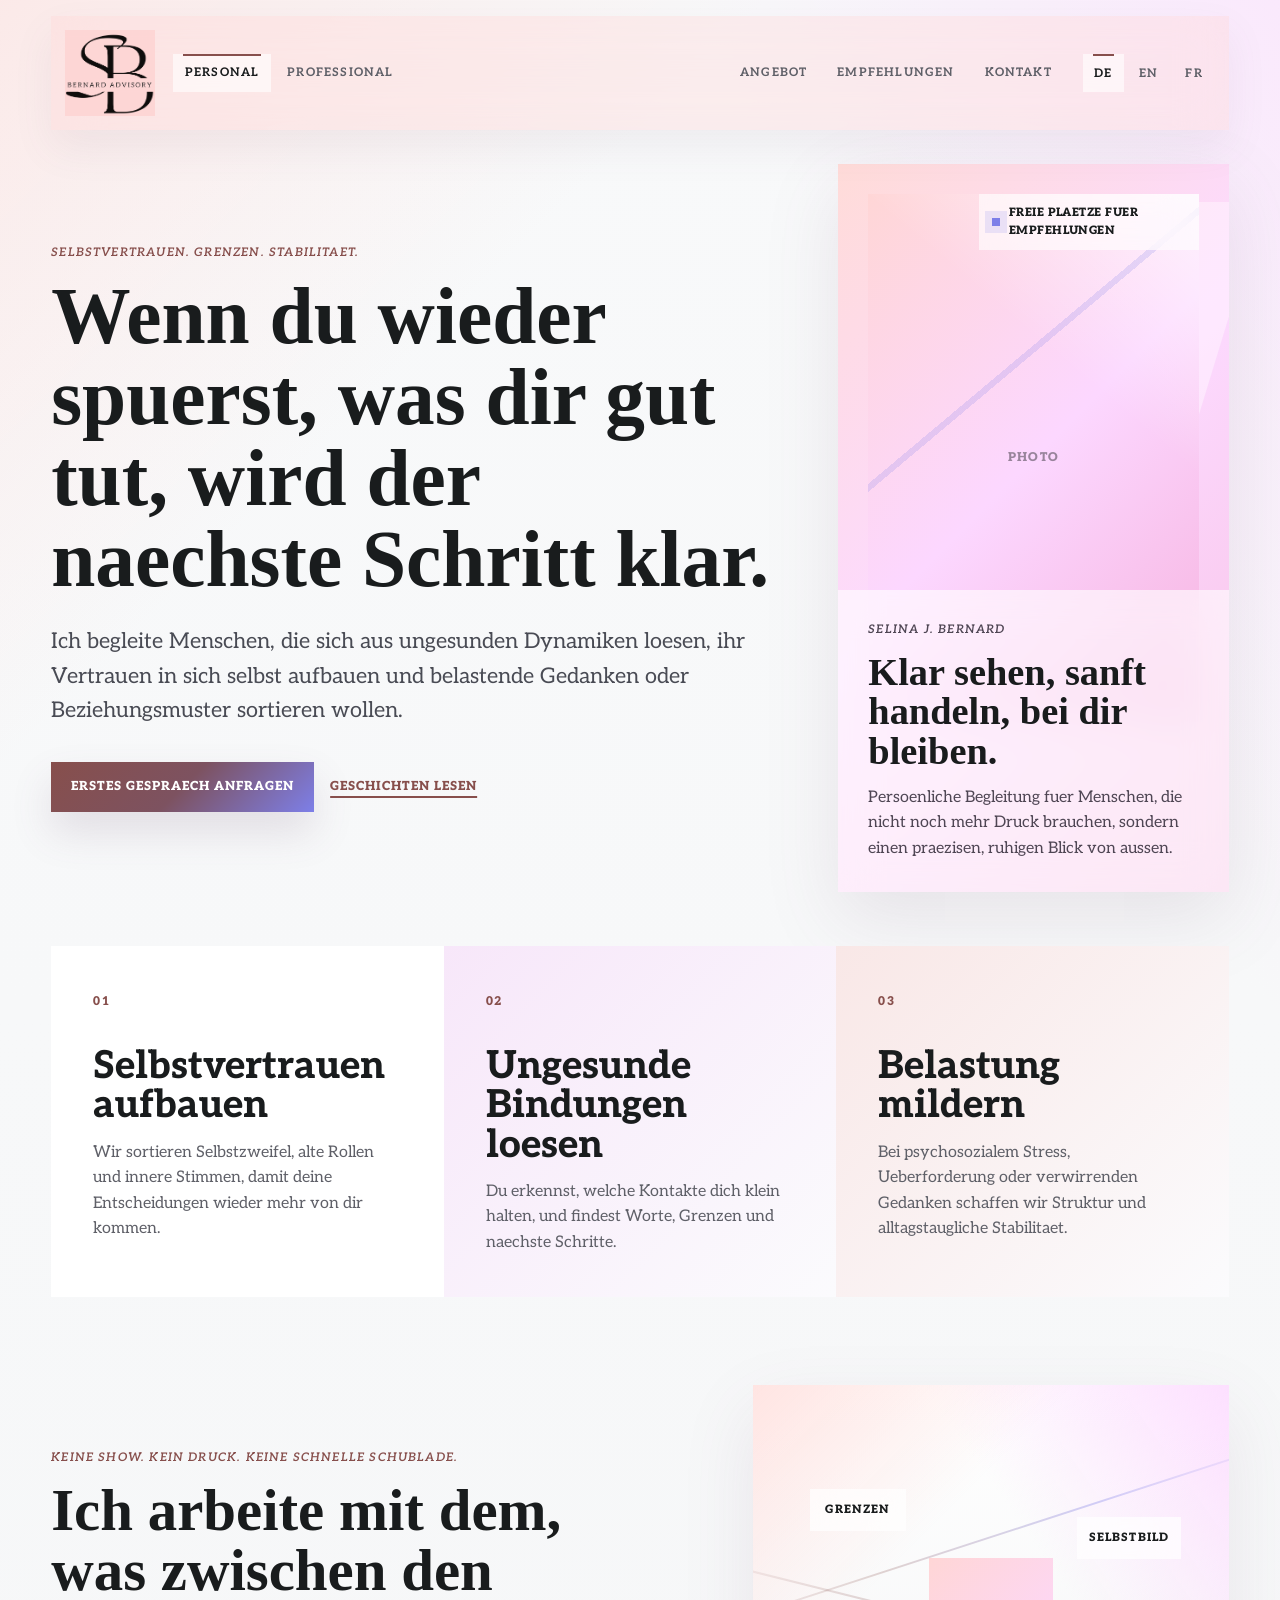
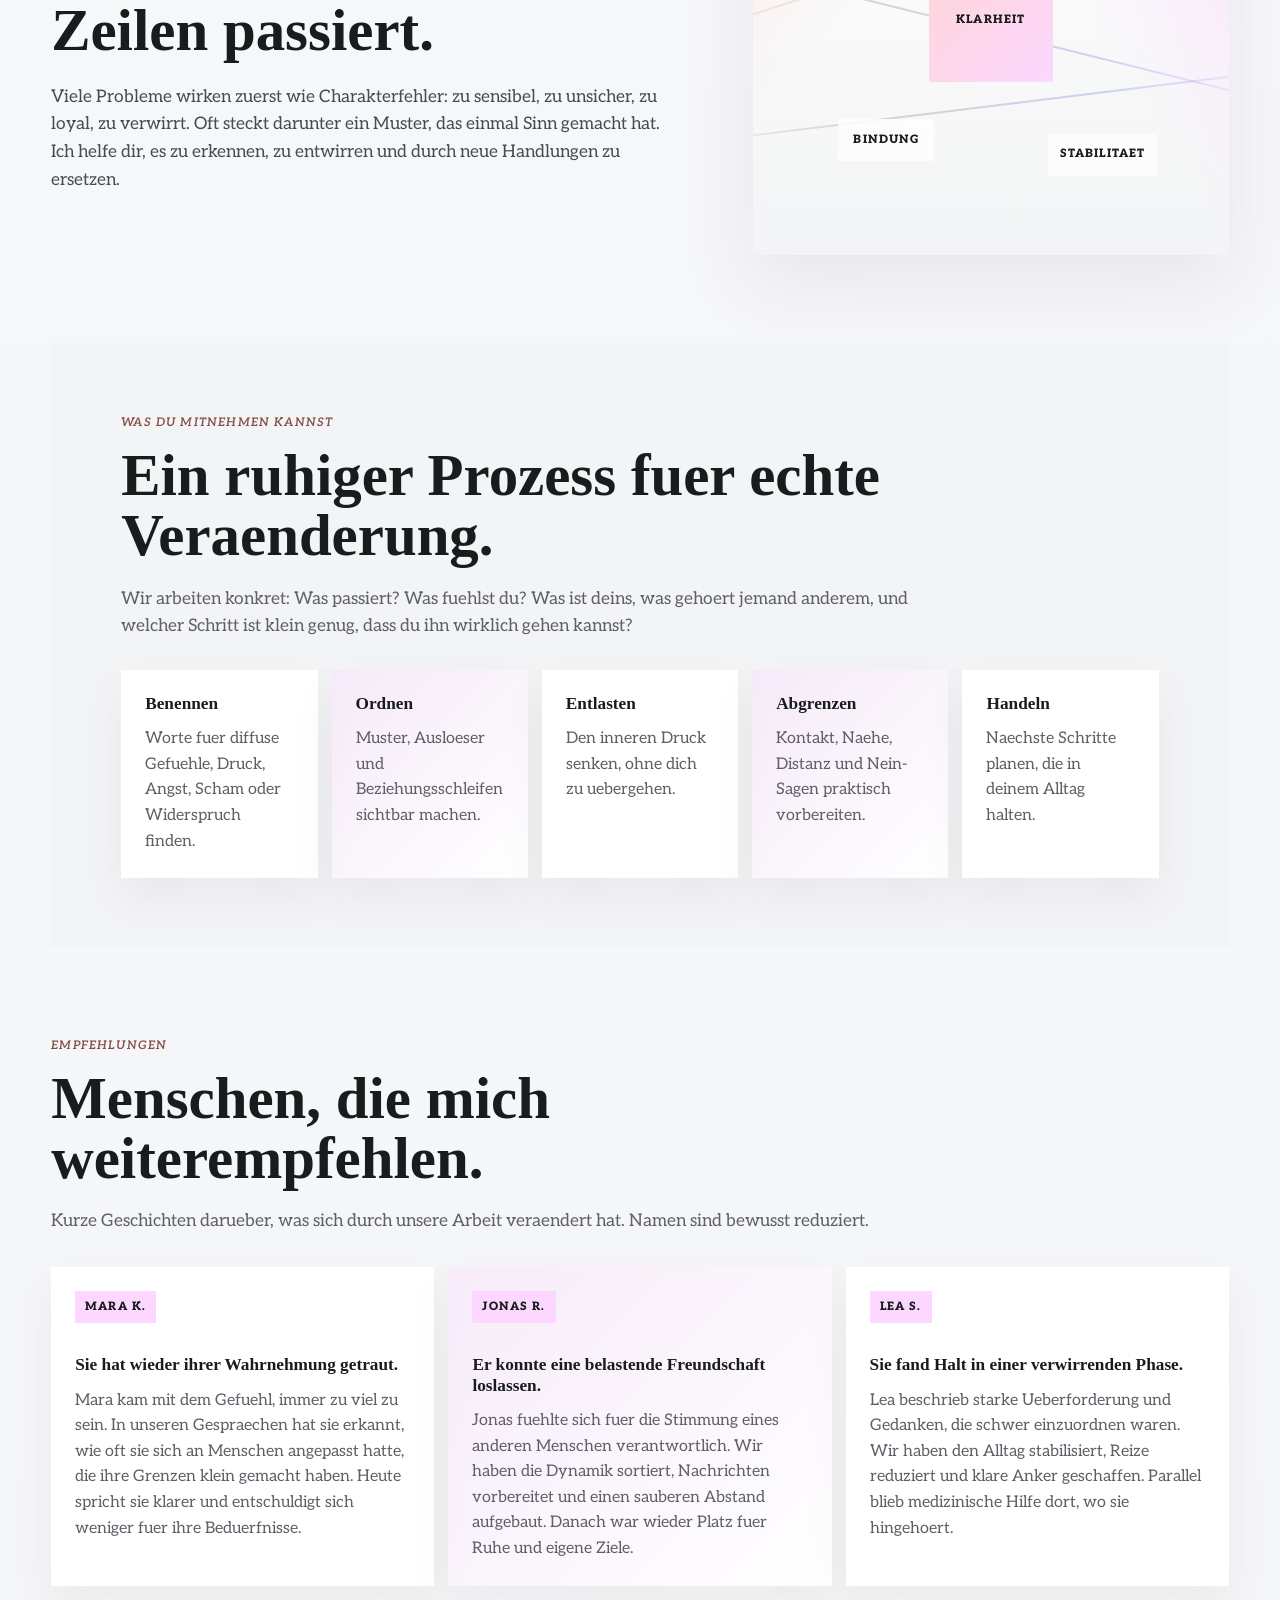
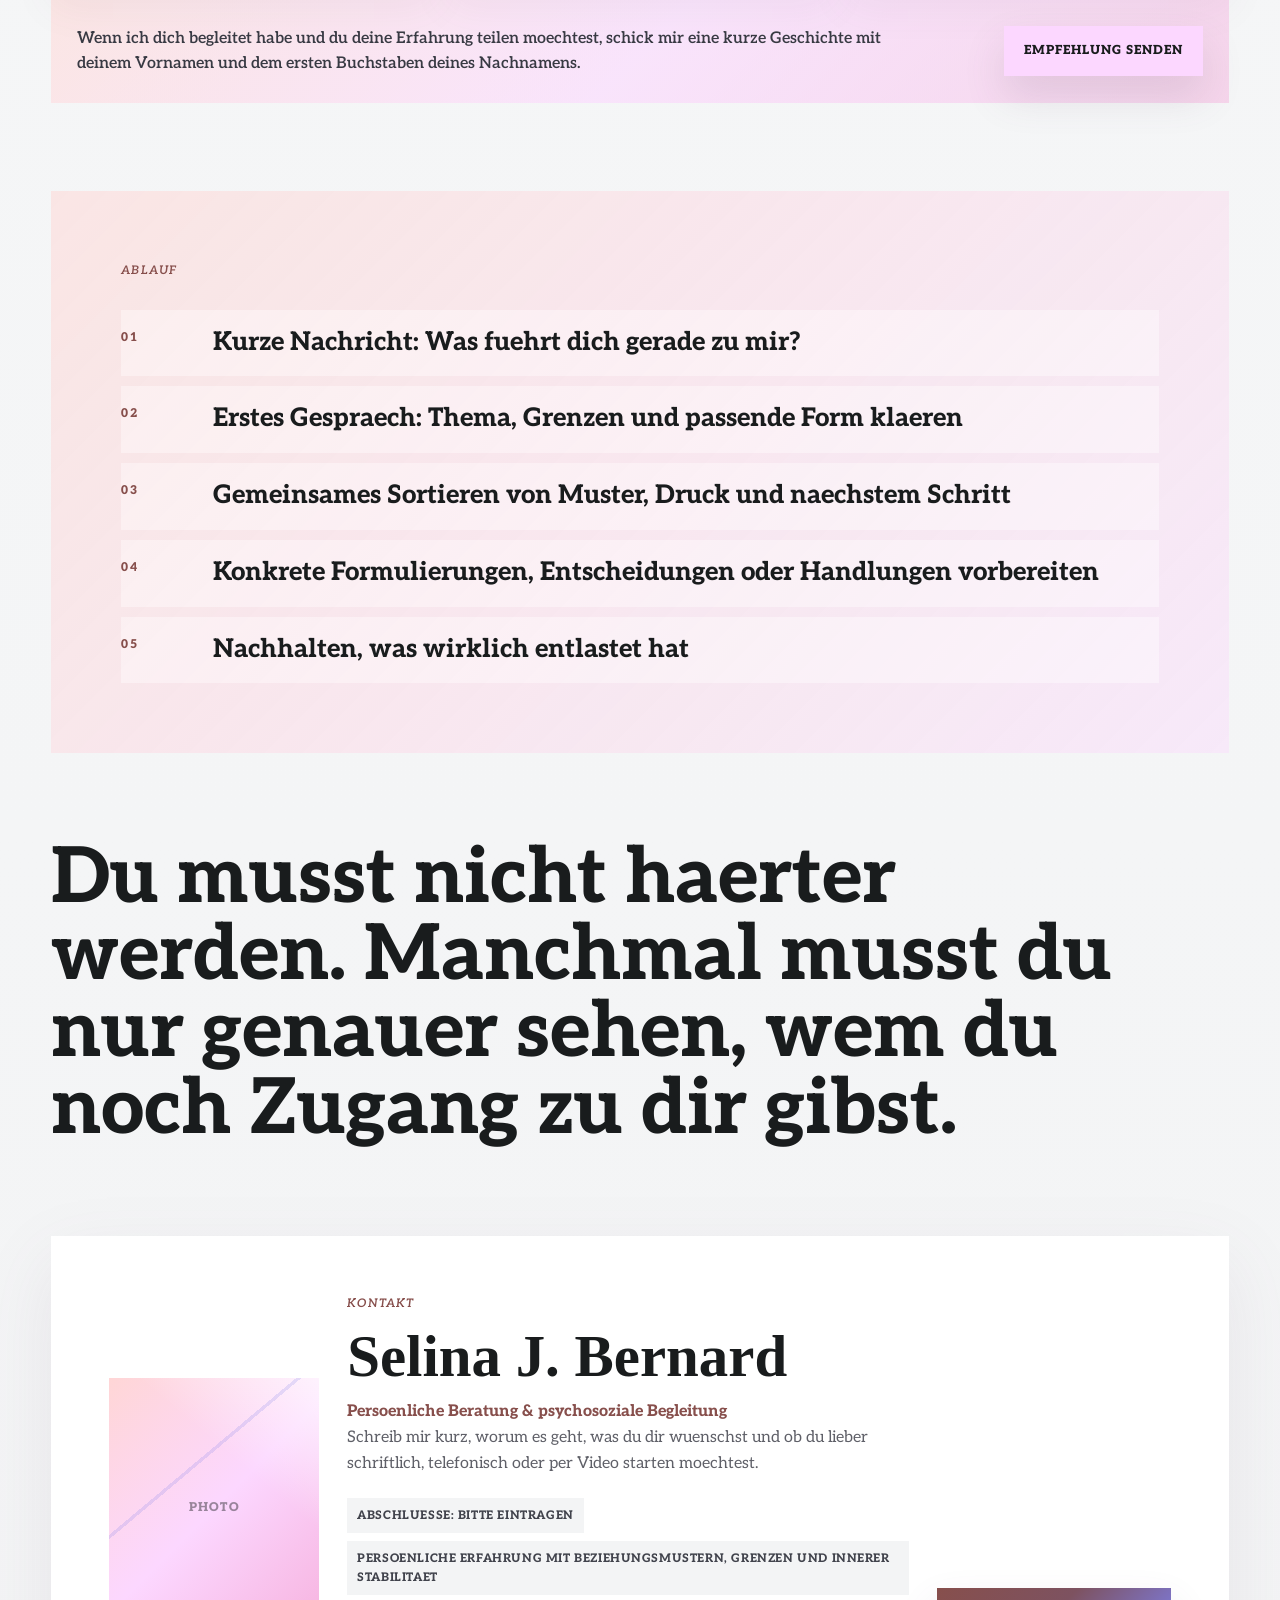
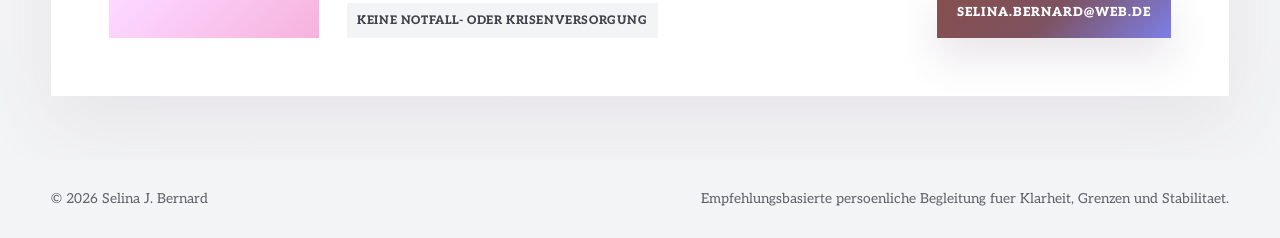
==== personal.html @ 29973a80 "Add Bernard Advisory website" ====
<!doctype html>
<html lang="de">
<head>
  <meta charset="utf-8" />
  <meta name="viewport" content="width=device-width, initial-scale=1" />
  <title>Selina J. Bernard - Empfehlungen, Klarheit & persoenliche Begleitung</title>
  <meta name="description" content="Persoenliche Beratung fuer Selbstvertrauen, Beziehungsklarheit, innere Stabilitaet und psychosoziale Entlastung." />
  <link rel="preconnect" href="https://fonts.googleapis.com" />
  <link rel="preconnect" href="https://fonts.gstatic.com" crossorigin />
  <link href="https://fonts.googleapis.com/css2?family=Aleo:ital,wght@0,400;0,600;0,700;1,400;1,600&display=swap" rel="stylesheet" />
  <link rel="stylesheet" href="personal_styles.css?v=5" />
</head>
<body>
  <div class="scroll-progress" aria-hidden="true"></div>

  <header class="site-header">
    <a class="brand" href="#top" aria-label="Selina J. Bernard Home">
      <img class="brand-logo" src="assets/bernard-advisory-logo.png" alt="Bernard Advisory" />
    </a>
    <nav class="domain-nav" aria-label="Beratungsbereiche">
      <a class="active" href="personal.html" aria-current="page">Personal</a>
      <a href="professional.html">Professional</a>
    </nav>
    <nav class="site-nav" aria-label="Hauptnavigation">
      <a href="#work" data-i18n="navWork">Angebot</a>
      <a href="#recommendations" data-i18n="navRecommendations">Empfehlungen</a>
      <a href="#contact" data-i18n="navContact">Kontakt</a>
    </nav>
    <nav class="lang-switch" aria-label="Language selection">
      <button class="active" data-lang="de">DE</button>
      <button data-lang="en">EN</button>
      <button data-lang="fr">FR</button>
    </nav>
  </header>

  <main id="top">
    <section class="hero reveal">
      <div class="hero-copy">
        <p class="eyebrow" data-i18n="eyebrow">Selbstvertrauen. Grenzen. Stabilitaet.</p>
        <h1 data-i18n="heroTitle">Wenn du wieder spuerst, was dir gut tut, wird der naechste Schritt klar.</h1>
        <p class="hero-text" data-i18n="heroText">Ich begleite Menschen, die sich aus ungesunden Dynamiken loesen, ihr Vertrauen in sich selbst aufbauen und belastende Gedanken oder Beziehungsmuster sortieren wollen.</p>
        <div class="hero-actions">
          <a class="button" href="mailto:selina.bernard@web.de" data-i18n="cta">Erstes Gespraech anfragen</a>
          <a class="text-link" href="#recommendations" data-i18n="seeStories">Geschichten lesen</a>
        </div>
      </div>

      <aside class="profile-panel" aria-label="Profil Selina J. Bernard">
        <div class="portrait-wrap">
          <div class="portrait" role="img" aria-label="Portraitplatz fuer Selina J. Bernard"></div>
          <span class="status-dot" data-i18n="availability">Freie Plaetze fuer Empfehlungen</span>
        </div>
        <div class="profile-copy">
          <p class="section-kicker" data-i18n="profileKicker">Selina J. Bernard</p>
          <h2 data-i18n="profileTitle">Klar sehen, sanft handeln, bei dir bleiben.</h2>
          <p data-i18n="profileText">Persoenliche Begleitung fuer Menschen, die nicht noch mehr Druck brauchen, sondern einen praezisen, ruhigen Blick von aussen.</p>
        </div>
      </aside>
    </section>

    <section id="work" class="load-strip reveal" aria-label="Angebot">
      <article>
        <span>01</span>
        <strong data-i18n="load1Title">Selbstvertrauen aufbauen</strong>
        <p data-i18n="load1Text">Wir sortieren Selbstzweifel, alte Rollen und innere Stimmen, damit deine Entscheidungen wieder mehr von dir kommen.</p>
      </article>
      <article>
        <span>02</span>
        <strong data-i18n="load2Title">Ungesunde Bindungen loesen</strong>
        <p data-i18n="load2Text">Du erkennst, welche Kontakte dich klein halten, und findest Worte, Grenzen und naechste Schritte.</p>
      </article>
      <article>
        <span>03</span>
        <strong data-i18n="load3Title">Belastung mildern</strong>
        <p data-i18n="load3Text">Bei psychosozialem Stress, Ueberforderung oder verwirrenden Gedanken schaffen wir Struktur und alltagstaugliche Stabilitaet.</p>
      </article>
    </section>

    <section class="diagnostic reveal">
      <div class="diagnostic-copy">
        <p class="section-kicker" data-i18n="notTherapy">Keine Show. Kein Druck. Keine schnelle Schublade.</p>
        <h2 data-i18n="introTitle">Ich arbeite mit dem, was zwischen den Zeilen passiert.</h2>
        <p data-i18n="introText">Viele Probleme wirken zuerst wie Charakterfehler: zu sensibel, zu unsicher, zu loyal, zu verwirrt. Oft steckt darunter ein Muster, das einmal Sinn gemacht hat. Ich helfe dir, es zu erkennen, zu entwirren und durch neue Handlungen zu ersetzen.</p>
      </div>
      <div class="prism-map" aria-hidden="true">
        <span class="ray ray-one"></span>
        <span class="ray ray-two"></span>
        <span class="ray ray-three"></span>
        <span class="pulse p1" data-i18n="map1">Grenzen</span>
        <span class="pulse p2" data-i18n="map2">Selbstbild</span>
        <span class="pulse p3" data-i18n="map3">Bindung</span>
        <span class="pulse p4" data-i18n="map4">Stabilitaet</span>
        <span class="map-core" data-i18n="mapCore">Klarheit</span>
      </div>
    </section>

    <section class="panel reveal">
      <p class="section-kicker" data-i18n="howKicker">Was du mitnehmen kannst</p>
      <h2 data-i18n="howTitle">Ein ruhiger Prozess fuer echte Veraenderung.</h2>
      <p class="wide" data-i18n="howText">Wir arbeiten konkret: Was passiert? Was fuehlst du? Was ist deins, was gehoert jemand anderem, und welcher Schritt ist klein genug, dass du ihn wirklich gehen kannst?</p>
      <div class="cards five">
        <article><h3 data-i18n="d1Title">Benennen</h3><p data-i18n="d1Text">Worte fuer diffuse Gefuehle, Druck, Angst, Scham oder Widerspruch finden.</p></article>
        <article><h3 data-i18n="d2Title">Ordnen</h3><p data-i18n="d2Text">Muster, Ausloeser und Beziehungsschleifen sichtbar machen.</p></article>
        <article><h3 data-i18n="d3Title">Entlasten</h3><p data-i18n="d3Text">Den inneren Druck senken, ohne dich zu uebergehen.</p></article>
        <article><h3 data-i18n="d4Title">Abgrenzen</h3><p data-i18n="d4Text">Kontakt, Naehe, Distanz und Nein-Sagen praktisch vorbereiten.</p></article>
        <article><h3 data-i18n="d5Title">Handeln</h3><p data-i18n="d5Text">Naechste Schritte planen, die in deinem Alltag halten.</p></article>
      </div>
    </section>

    <section id="recommendations" class="recommendations reveal">
      <div class="section-heading">
        <p class="section-kicker" data-i18n="storiesKicker">Empfehlungen</p>
        <h2 data-i18n="storiesTitle">Menschen, die mich weiterempfehlen.</h2>
        <p data-i18n="storiesText">Kurze Geschichten darueber, was sich durch unsere Arbeit veraendert hat. Namen sind bewusst reduziert.</p>
      </div>
      <div class="story-grid">
        <article>
          <span class="story-name">Mara K.</span>
          <h3 data-i18n="s1Title">Sie hat wieder ihrer Wahrnehmung getraut.</h3>
          <p data-i18n="s1Text">Mara kam mit dem Gefuehl, immer zu viel zu sein. In unseren Gespraechen hat sie erkannt, wie oft sie sich an Menschen angepasst hatte, die ihre Grenzen klein gemacht haben. Heute spricht sie klarer und entschuldigt sich weniger fuer ihre Beduerfnisse.</p>
        </article>
        <article>
          <span class="story-name">Jonas R.</span>
          <h3 data-i18n="s2Title">Er konnte eine belastende Freundschaft loslassen.</h3>
          <p data-i18n="s2Text">Jonas fuehlte sich fuer die Stimmung eines anderen Menschen verantwortlich. Wir haben die Dynamik sortiert, Nachrichten vorbereitet und einen sauberen Abstand aufgebaut. Danach war wieder Platz fuer Ruhe und eigene Ziele.</p>
        </article>
        <article>
          <span class="story-name">Lea S.</span>
          <h3 data-i18n="s3Title">Sie fand Halt in einer verwirrenden Phase.</h3>
          <p data-i18n="s3Text">Lea beschrieb starke Ueberforderung und Gedanken, die schwer einzuordnen waren. Wir haben den Alltag stabilisiert, Reize reduziert und klare Anker geschaffen. Parallel blieb medizinische Hilfe dort, wo sie hingehoert.</p>
        </article>
      </div>
      <div class="invite">
        <p data-i18n="inviteText">Wenn ich dich begleitet habe und du deine Erfahrung teilen moechtest, schick mir eine kurze Geschichte mit deinem Vornamen und dem ersten Buchstaben deines Nachnamens.</p>
        <a class="button secondary" href="mailto:selina.bernard@web.de?subject=Meine%20Empfehlung%20fuer%20Selina" data-i18n="inviteCta">Empfehlung senden</a>
      </div>
    </section>

    <section class="method panel reveal">
      <p class="section-kicker" data-i18n="methodKicker">Ablauf</p>
      <ol>
        <li><span>01</span><strong data-i18n="m1">Kurze Nachricht: Was fuehrt dich gerade zu mir?</strong></li>
        <li><span>02</span><strong data-i18n="m2">Erstes Gespraech: Thema, Grenzen und passende Form klaeren</strong></li>
        <li><span>03</span><strong data-i18n="m3">Gemeinsames Sortieren von Muster, Druck und naechstem Schritt</strong></li>
        <li><span>04</span><strong data-i18n="m4">Konkrete Formulierungen, Entscheidungen oder Handlungen vorbereiten</strong></li>
        <li><span>05</span><strong data-i18n="m5">Nachhalten, was wirklich entlastet hat</strong></li>
      </ol>
    </section>

    <section class="quote reveal">
      <blockquote data-i18n="quote">Du musst nicht haerter werden. Manchmal musst du nur genauer sehen, wem du noch Zugang zu dir gibst.</blockquote>
    </section>

    <section id="contact" class="contact-card reveal">
      <div class="contact-portrait" role="img" aria-label="Portraitplatz fuer Selina J. Bernard"></div>
      <div class="contact-copy">
        <p class="section-kicker" data-i18n="contactKicker">Kontakt</p>
        <h2>Selina J. Bernard</h2>
        <p class="contact-title" data-i18n="contactTitle">Persoenliche Beratung & psychosoziale Begleitung</p>
        <p data-i18n="contactText">Schreib mir kurz, worum es geht, was du dir wuenschst und ob du lieber schriftlich, telefonisch oder per Video starten moechtest.</p>
        <div class="credentials" aria-label="Qualifikation und Erfahrung">
          <span data-i18n="cred1">Abschluesse: bitte eintragen</span>
          <span data-i18n="cred2">Persoenliche Erfahrung mit Beziehungsmustern, Grenzen und innerer Stabilitaet</span>
          <span data-i18n="cred3">Keine Notfall- oder Krisenversorgung</span>
        </div>
      </div>
      <a class="button" href="mailto:selina.bernard@web.de">selina.bernard@web.de</a>
    </section>
  </main>

  <footer>
    <span>© <span id="year"></span> Selina J. Bernard</span>
    <span data-i18n="footer">Empfehlungsbasierte persoenliche Begleitung fuer Klarheit, Grenzen und Stabilitaet.</span>
  </footer>

  <script src="personal_script.js"></script>
</body>
</html>
---- personal_styles.css ----
:root {
  --rose-water: #ffd6d6;
  --font-heading: "Bodoni 72", "Bodoni 72 Display", Didot, "Bodoni MT", Georgia, serif;
  --font-body: Aleo, Georgia, serif;
  --surface: #f8f9fa;
  --surface-low: #f3f4f5;
  --surface-lowest: #ffffff;
  --surface-bright: #fbfbfd;
  --surface-variant: #efe5f0;
  --on-surface: #191c1d;
  --muted: #5f6068;
  --primary: #874f4c;
  --primary-fixed: var(--rose-water);
  --secondary: #725477;
  --secondary-fixed: #fcd7ff;
  --secondary-fixed-dim: #e8bce9;
  --tertiary: #7d5260;
  --tertiary-fixed-dim: #f6b2de;
  --accent-cool: #7d7fe8;
  --glow: rgba(114, 84, 119, .16);
}

* { box-sizing: border-box; }

html { scroll-behavior: smooth; }

body {
  margin: 0;
  font-family: var(--font-body);
  background:
    linear-gradient(135deg, rgba(255, 218, 215, .5), transparent 34rem),
    linear-gradient(240deg, rgba(252, 215, 255, .48), transparent 32rem),
    linear-gradient(180deg, var(--surface), var(--surface-low));
  color: var(--on-surface);
  line-height: 1.6;
}

.scroll-progress {
  position: fixed;
  top: 0;
  left: 0;
  width: 0;
  height: 3px;
  z-index: 100;
  background: linear-gradient(90deg, var(--primary-fixed), var(--secondary-fixed), var(--tertiary-fixed-dim));
}

.site-header {
  position: sticky;
  top: 0;
  z-index: 20;
  display: grid;
  grid-template-columns: clamp(82px, 7vw, 98px) minmax(204px, auto) 1fr 132px;
  gap: 18px;
  align-items: center;
  margin: 16px clamp(16px, 4vw, 56px) 0;
  padding: 12px 14px;
  background: rgba(255, 214, 214, .36);
  backdrop-filter: blur(24px);
  box-shadow: 0 18px 40px rgba(114, 84, 119, .08);
}

.brand {
  display: flex;
  align-items: center;
  justify-content: flex-start;
  align-self: stretch;
  justify-self: start;
  width: clamp(82px, 7vw, 98px);
  min-height: clamp(82px, 7vw, 98px);
  text-decoration: none;
}

.brand-logo {
  display: block;
  width: 100%;
  height: 100%;
  max-width: 100%;
  max-height: 100%;
  object-fit: contain;
}

.site-nav,
.domain-nav,
.lang-switch {
  display: flex;
  gap: 4px;
}

.domain-nav {
  min-width: 204px;
}

.lang-switch {
  justify-content: end;
}

.site-nav a,
.domain-nav a,
.lang-switch button {
  position: relative;
  min-height: 38px;
  display: inline-flex;
  align-items: center;
  justify-content: center;
  background: transparent;
  color: var(--muted);
  font-family: var(--font-body);
  font-size: .74rem;
  font-weight: 700;
  letter-spacing: .1em;
  text-decoration: none;
  text-transform: uppercase;
}

.site-nav {
  justify-self: end;
  width: min(100%, 360px);
  justify-content: end;
}

.site-nav a {
  padding: 0 13px;
}

.domain-nav a {
  padding: 0 12px;
}

.domain-nav a.active {
  color: var(--on-surface);
  background: rgba(255, 255, 255, .62);
}

.site-nav a::before,
.domain-nav a::before,
.lang-switch button::before {
  content: "";
  position: absolute;
  top: 0;
  left: 10px;
  right: 10px;
  height: 2px;
  background: transparent;
}

.site-nav a:hover::before,
.domain-nav a:hover::before,
.domain-nav a.active::before,
.lang-switch button.active::before {
  background: var(--primary);
}

.lang-switch button {
  width: 42px;
  border: 0;
  cursor: pointer;
}

.lang-switch button.active {
  color: var(--on-surface);
  background: rgba(255, 255, 255, .62);
}

main {
  padding: 0 clamp(16px, 4vw, 56px) 64px;
  overflow: hidden;
}

section {
  max-width: 1180px;
  margin: 0 auto;
  padding: 88px 0;
}

.hero {
  min-height: calc(100vh - 84px);
  display: grid;
  grid-template-columns: minmax(0, 1fr) minmax(300px, .54fr);
  gap: clamp(28px, 5vw, 76px);
  align-items: center;
  padding-top: 34px;
  padding-bottom: 54px;
}

.eyebrow,
.section-kicker {
  margin: 0 0 14px;
  color: var(--primary);
  font-size: .74rem;
  font-style: italic;
  font-weight: 600;
  letter-spacing: .1em;
  text-transform: uppercase;
}

h1,
h2,
h3 {
  margin: 0;
  font-family: var(--font-heading);
  color: var(--on-surface);
  font-weight: 700;
  letter-spacing: 0;
  line-height: 1.02;
}

h1 {
  max-width: 900px;
  font-size: clamp(3rem, 6.2vw, 6.9rem);
}

h2 {
  font-size: clamp(2.25rem, 4.6vw, 5.1rem);
}

h3 {
  font-size: 1.08rem;
  line-height: 1.18;
}

p {
  margin: 0;
  color: var(--muted);
}

.hero-text {
  max-width: 720px;
  margin-top: 24px;
  color: #494b54;
  font-size: clamp(1.08rem, 1.8vw, 1.35rem);
}

.hero-actions {
  display: flex;
  flex-wrap: wrap;
  gap: 16px;
  align-items: center;
  margin-top: 34px;
}

.button {
  min-height: 50px;
  display: inline-flex;
  align-items: center;
  justify-content: center;
  padding: 13px 20px;
  background: linear-gradient(135deg, var(--primary), var(--tertiary), var(--accent-cool));
  color: #fff;
  font-size: .78rem;
  font-weight: 900;
  letter-spacing: .08em;
  text-decoration: none;
  text-transform: uppercase;
  box-shadow: 0 20px 40px var(--glow);
  transition: transform .2s ease, box-shadow .2s ease;
}

.button:hover {
  transform: translateY(-2px);
  box-shadow: 0 24px 54px rgba(114, 84, 119, .22);
}

.button.secondary {
  background: var(--secondary-fixed);
  color: var(--on-surface);
}

.text-link {
  color: var(--primary);
  font-size: .78rem;
  font-weight: 900;
  letter-spacing: .08em;
  text-decoration-thickness: 2px;
  text-transform: uppercase;
  text-underline-offset: 6px;
}

.profile-panel {
  position: relative;
  align-self: stretch;
  min-height: 560px;
  display: grid;
  align-content: end;
  overflow: hidden;
  background:
    linear-gradient(135deg, rgba(255, 218, 215, .96), rgba(252, 215, 255, .92) 46%, rgba(246, 178, 222, .82)),
    var(--surface-lowest);
  box-shadow: 0 26px 70px rgba(114, 84, 119, .13);
}

.profile-panel::before {
  content: "";
  position: absolute;
  inset: 38px 34px auto auto;
  width: 42%;
  height: 62%;
  background: rgba(255, 255, 255, .38);
  transform: skewX(-17deg);
}

.portrait-wrap {
  position: absolute;
  inset: 0;
}

.portrait,
.contact-portrait {
  background:
    linear-gradient(140deg, transparent 0 36%, rgba(125, 127, 232, .2) 36% 37%, transparent 37%),
    linear-gradient(220deg, rgba(255, 255, 255, .68), transparent 35%),
    linear-gradient(135deg, var(--primary-fixed), var(--secondary-fixed), var(--tertiary-fixed-dim));
}

.portrait {
  position: absolute;
  inset: 30px 30px 170px;
  display: grid;
  place-items: center;
}

.portrait::before,
.contact-portrait::before {
  content: "Photo";
  color: rgba(25, 28, 29, .44);
  font-size: .76rem;
  font-weight: 900;
  letter-spacing: .1em;
  text-transform: uppercase;
}

.status-dot {
  position: absolute;
  right: 30px;
  top: 30px;
  max-width: 220px;
  padding: 10px 12px 10px 30px;
  background: rgba(255, 255, 255, .62);
  color: var(--on-surface);
  font-size: .72rem;
  font-weight: 900;
  letter-spacing: .04em;
  text-transform: uppercase;
  backdrop-filter: blur(18px);
}

.status-dot::before {
  content: "";
  position: absolute;
  left: 13px;
  top: 50%;
  width: 8px;
  height: 8px;
  transform: translateY(-50%);
  background: var(--accent-cool);
  box-shadow: 0 0 0 7px rgba(125, 127, 232, .16);
}

.profile-copy {
  position: relative;
  z-index: 1;
  padding: 30px;
  background: rgba(255, 255, 255, .62);
  backdrop-filter: blur(20px);
}

.profile-copy h2 {
  max-width: 420px;
  margin-bottom: 14px;
  font-size: clamp(1.75rem, 3vw, 2.9rem);
}

.profile-copy p {
  color: #4f4654;
}

.load-strip {
  display: grid;
  grid-template-columns: repeat(3, 1fr);
  background: var(--surface-low);
  padding: 0;
}

.load-strip article {
  min-height: 270px;
  padding: clamp(26px, 4vw, 42px);
  background: var(--surface-lowest);
}

.load-strip article:nth-child(2) {
  background: linear-gradient(135deg, rgba(252, 215, 255, .45), var(--surface-bright));
}

.load-strip article:nth-child(3) {
  background: linear-gradient(135deg, rgba(255, 218, 215, .48), var(--surface-bright));
}

.load-strip span,
.method span {
  color: var(--primary);
  font-size: .76rem;
  font-weight: 900;
  letter-spacing: .12em;
}

.load-strip strong {
  display: block;
  margin: 34px 0 14px;
  font-size: clamp(1.8rem, 3vw, 3.25rem);
  font-weight: 800;
  letter-spacing: 0;
  line-height: 1.02;
}

.diagnostic {
  display: grid;
  grid-template-columns: minmax(0, .9fr) minmax(320px, .7fr);
  align-items: center;
  gap: clamp(34px, 7vw, 94px);
}

.diagnostic-copy p:last-child {
  max-width: 670px;
  margin-top: 22px;
  color: #494b54;
  font-size: 1.08rem;
}

.prism-map {
  position: relative;
  min-height: 470px;
  overflow: hidden;
  background:
    linear-gradient(135deg, rgba(255, 218, 215, .72), transparent 34%),
    linear-gradient(235deg, rgba(252, 215, 255, .78), transparent 38%),
    linear-gradient(180deg, var(--surface-lowest), var(--surface-low));
  box-shadow: 0 26px 70px rgba(114, 84, 119, .11);
}

.ray {
  position: absolute;
  width: 140%;
  height: 2px;
  left: -20%;
  background: linear-gradient(90deg, transparent, rgba(135, 79, 76, .24), rgba(125, 127, 232, .34), transparent);
  transform-origin: center;
}

.ray-one { top: 32%; rotate: -18deg; }
.ray-two { top: 52%; rotate: 14deg; }
.ray-three { top: 68%; rotate: -7deg; }

.map-core,
.pulse {
  position: absolute;
  display: inline-flex;
  align-items: center;
  justify-content: center;
  min-width: 96px;
  min-height: 42px;
  padding: 9px 12px;
  background: rgba(255, 255, 255, .7);
  color: var(--on-surface);
  font-size: .72rem;
  font-weight: 900;
  letter-spacing: .1em;
  text-transform: uppercase;
  backdrop-filter: blur(18px);
}

.map-core {
  left: 50%;
  top: 50%;
  min-width: 124px;
  min-height: 124px;
  transform: translate(-50%, -50%);
  background: linear-gradient(135deg, var(--primary-fixed), var(--secondary-fixed));
}

.pulse {
  animation: float 5.2s ease-in-out infinite;
}

.p1 { left: 12%; top: 22%; }
.p2 { right: 10%; top: 28%; animation-delay: -.8s; }
.p3 { left: 18%; bottom: 20%; animation-delay: -1.6s; }
.p4 { right: 15%; bottom: 17%; animation-delay: -2.3s; }

.panel {
  background: var(--surface-low);
  padding: clamp(30px, 6vw, 70px);
}

.wide {
  max-width: 820px;
  margin: 18px 0 30px;
  font-size: 1.08rem;
}

.cards {
  display: grid;
  gap: 14px;
  margin-top: 30px;
}

.cards.five {
  grid-template-columns: repeat(5, 1fr);
}

.cards article,
.story-grid article {
  padding: 24px;
  background: var(--surface-lowest);
  box-shadow: 0 20px 40px rgba(114, 84, 119, .07);
  transition: transform .2s ease, background .2s ease;
}

.cards article:nth-child(even),
.story-grid article:nth-child(even) {
  background: linear-gradient(135deg, rgba(252, 215, 255, .35), var(--surface-lowest));
}

.cards article:hover,
.story-grid article:hover {
  transform: translateY(-4px);
  background: var(--secondary-fixed);
}

.cards h3,
.story-grid h3 {
  margin-bottom: 12px;
}

.recommendations {
  background: transparent;
}

.section-heading {
  max-width: 840px;
  margin-bottom: 32px;
}

.section-heading p:last-child {
  margin-top: 18px;
  font-size: 1.08rem;
}

.story-grid {
  display: grid;
  grid-template-columns: repeat(3, 1fr);
  gap: 14px;
}

.story-name {
  display: inline-flex;
  margin-bottom: 32px;
  padding: 7px 10px;
  background: var(--secondary-fixed);
  color: var(--on-surface);
  font-size: .72rem;
  font-weight: 900;
  letter-spacing: .1em;
  text-transform: uppercase;
}

.invite {
  display: grid;
  grid-template-columns: minmax(0, 1fr) auto;
  gap: 24px;
  align-items: center;
  margin-top: 14px;
  padding: 26px;
  background: linear-gradient(135deg, rgba(255, 218, 215, .58), rgba(252, 215, 255, .58), rgba(246, 178, 222, .48));
}

.invite p {
  max-width: 820px;
  color: #383a43;
  font-weight: 600;
}

.method {
  background:
    linear-gradient(135deg, rgba(255, 218, 215, .56), rgba(252, 215, 255, .38)),
    var(--surface-low);
}

.method ol {
  list-style: none;
  display: grid;
  gap: 10px;
  margin: 30px 0 0;
  padding: 0;
}

.method li {
  display: grid;
  grid-template-columns: 70px 1fr;
  gap: 22px;
  align-items: start;
  padding: 18px 0;
  background: rgba(255, 255, 255, .36);
}

.method strong {
  font-size: clamp(1.08rem, 2vw, 1.7rem);
  font-weight: 800;
  line-height: 1.2;
}

.quote blockquote {
  max-width: 1080px;
  margin: 0;
  color: var(--on-surface);
  font-size: clamp(2.5rem, 6vw, 6.5rem);
  font-weight: 800;
  letter-spacing: 0;
  line-height: 1;
}

.contact-card {
  display: grid;
  grid-template-columns: 210px minmax(0, 1fr) auto;
  gap: 28px;
  align-items: end;
  background: var(--surface-lowest);
  padding: clamp(26px, 5vw, 58px);
  box-shadow: 0 26px 70px rgba(114, 84, 119, .1);
}

.contact-portrait {
  min-height: 260px;
  display: grid;
  place-items: center;
}

.contact-copy h2 {
  margin-bottom: 12px;
}

.contact-title {
  color: var(--primary);
  font-weight: 800;
}

.credentials {
  display: flex;
  flex-wrap: wrap;
  gap: 8px;
  margin-top: 22px;
}

.credentials span {
  padding: 8px 10px;
  background: var(--surface-low);
  color: #41434c;
  font-size: .74rem;
  font-weight: 800;
  letter-spacing: .05em;
  text-transform: uppercase;
}

footer {
  display: flex;
  justify-content: space-between;
  gap: 16px;
  padding: 28px clamp(16px, 4vw, 56px);
  color: var(--muted);
  font-size: .86rem;
}

.reveal {
  opacity: 0;
  transform: translateY(36px);
  transition: opacity .75s ease, transform .75s ease;
}

.reveal.is-visible {
  opacity: 1;
  transform: translateY(0);
}

@keyframes float {
  0%, 100% { transform: translateY(0); }
  50% { transform: translateY(-12px); }
}

@media (max-width: 1020px) {
  .site-header {
    grid-template-columns: 1fr auto auto;
  }

  .site-nav {
    grid-column: 1 / -1;
    order: 3;
    overflow-x: auto;
  }

  .hero,
  .diagnostic,
  .load-strip,
  .cards.five,
  .story-grid,
  .contact-card {
    grid-template-columns: 1fr;
  }

  .profile-panel {
    min-height: 540px;
  }

  .invite {
    grid-template-columns: 1fr;
  }

  .contact-card {
    align-items: start;
  }

  .contact-portrait {
    max-width: 360px;
  }
}

@media (max-width: 640px) {
  .site-header {
    grid-template-columns: 1fr auto;
    gap: 14px;
    margin: 10px 10px 0;
  }

  .brand {
    grid-column: 1;
    grid-row: 1;
    width: 72px;
    min-height: 72px;
  }

  .brand-logo {
    width: 100%;
    height: 100%;
  }

  .domain-nav {
    grid-column: 1 / -1;
    grid-row: 2;
    overflow-x: auto;
  }

  .site-nav {
    grid-column: 1 / -1;
    grid-row: 3;
    order: 0;
    width: 100%;
  }

  .lang-switch {
    grid-column: 2;
    grid-row: 1;
    align-self: center;
    justify-self: end;
  }

  main {
    padding-inline: 14px;
  }

  section {
    padding: 58px 0;
  }

  .hero {
    min-height: auto;
    gap: 26px;
    padding-top: 34px;
  }

  h1 {
    font-size: clamp(2.35rem, 10.2vw, 3.25rem);
  }

  .hero-text {
    margin-top: 18px;
    font-size: 1rem;
  }

  .hero-actions {
    margin-top: 24px;
  }

  .profile-panel {
    min-height: 430px;
  }

  .portrait {
    inset: 22px 22px 148px;
  }

  .status-dot {
    left: 22px;
    right: auto;
    top: 22px;
  }

  .prism-map {
    min-height: 380px;
  }

  .map-core {
    min-width: 104px;
    min-height: 104px;
  }

  .pulse {
    min-width: 82px;
    min-height: 36px;
    font-size: .65rem;
  }

  .method li {
    grid-template-columns: 44px 1fr;
  }

  .contact-card .button {
    width: 100%;
  }

  footer {
    flex-direction: column;
  }
}

@media (prefers-reduced-motion: reduce) {
  html { scroll-behavior: auto; }

  *,
  *::before,
  *::after {
    animation-duration: .01ms !important;
    animation-iteration-count: 1 !important;
    transition-duration: .01ms !important;
  }

  .reveal {
    opacity: 1;
    transform: none;
  }
}
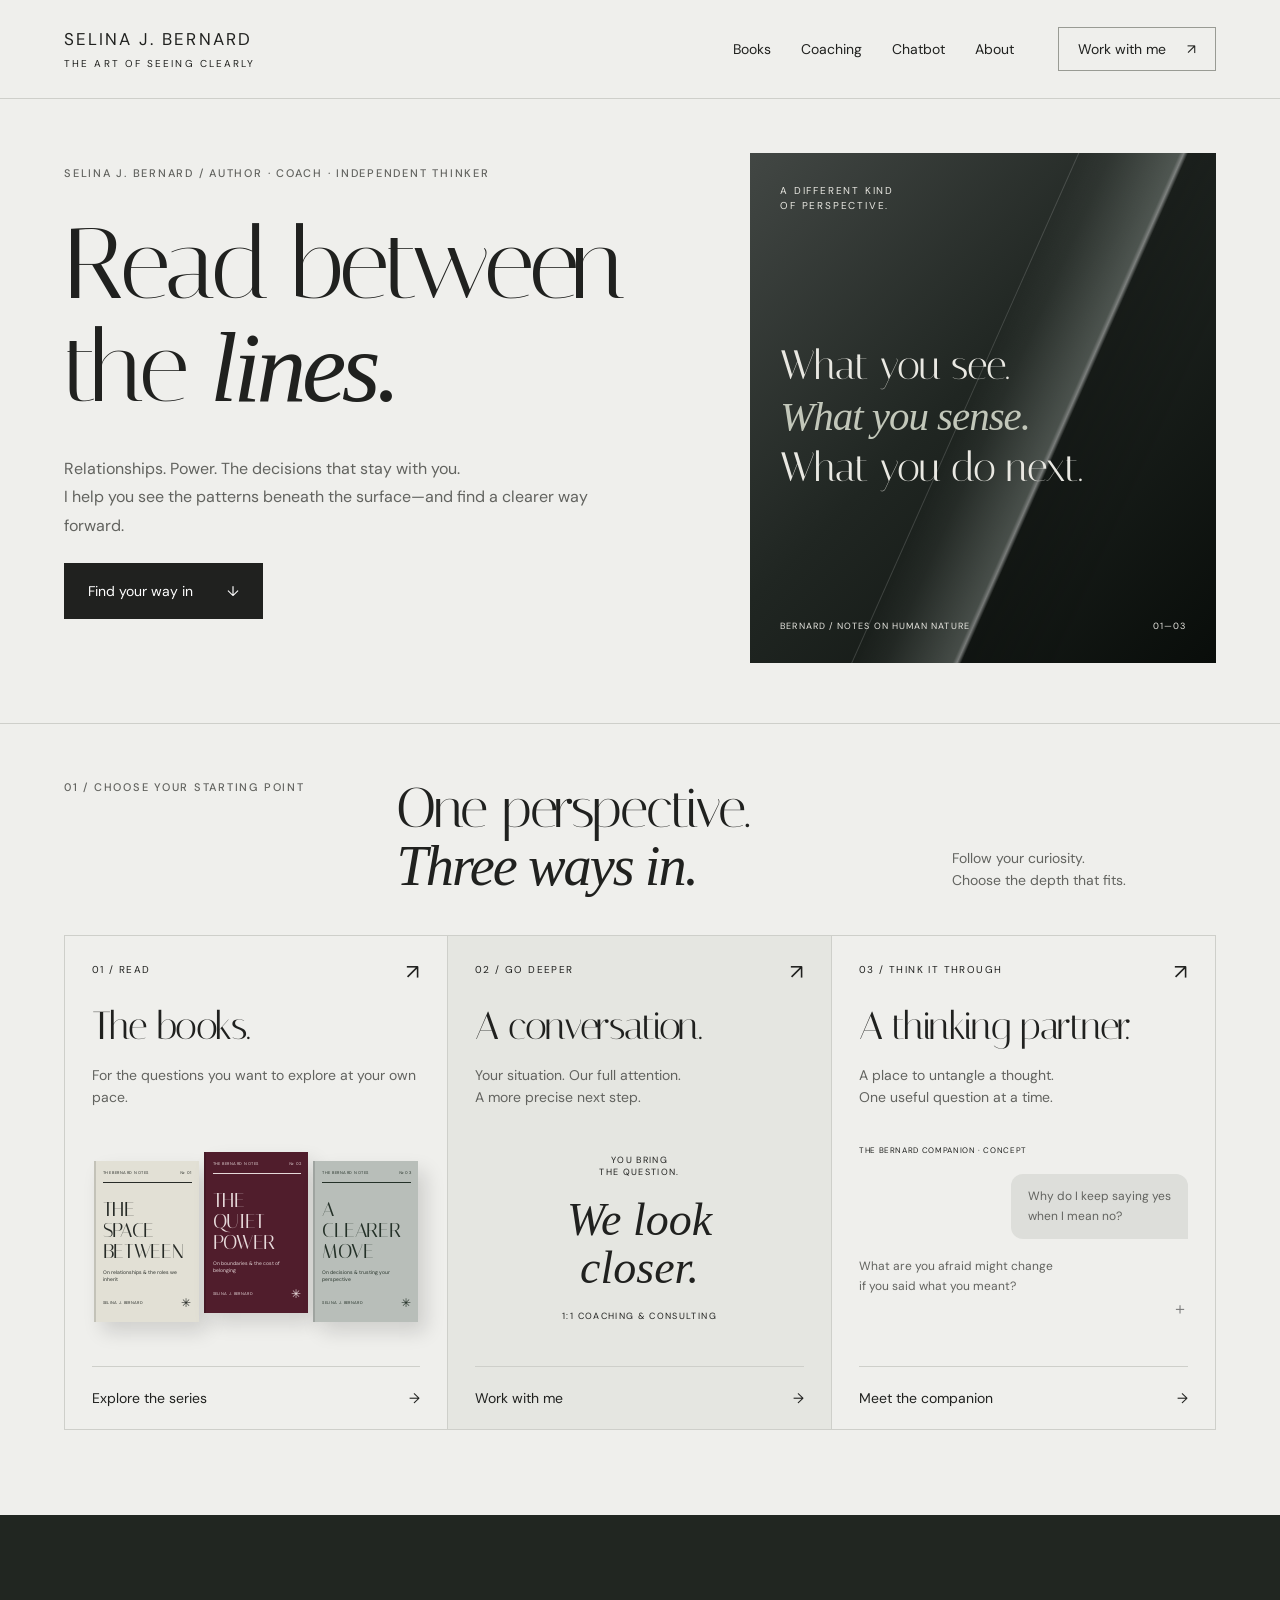
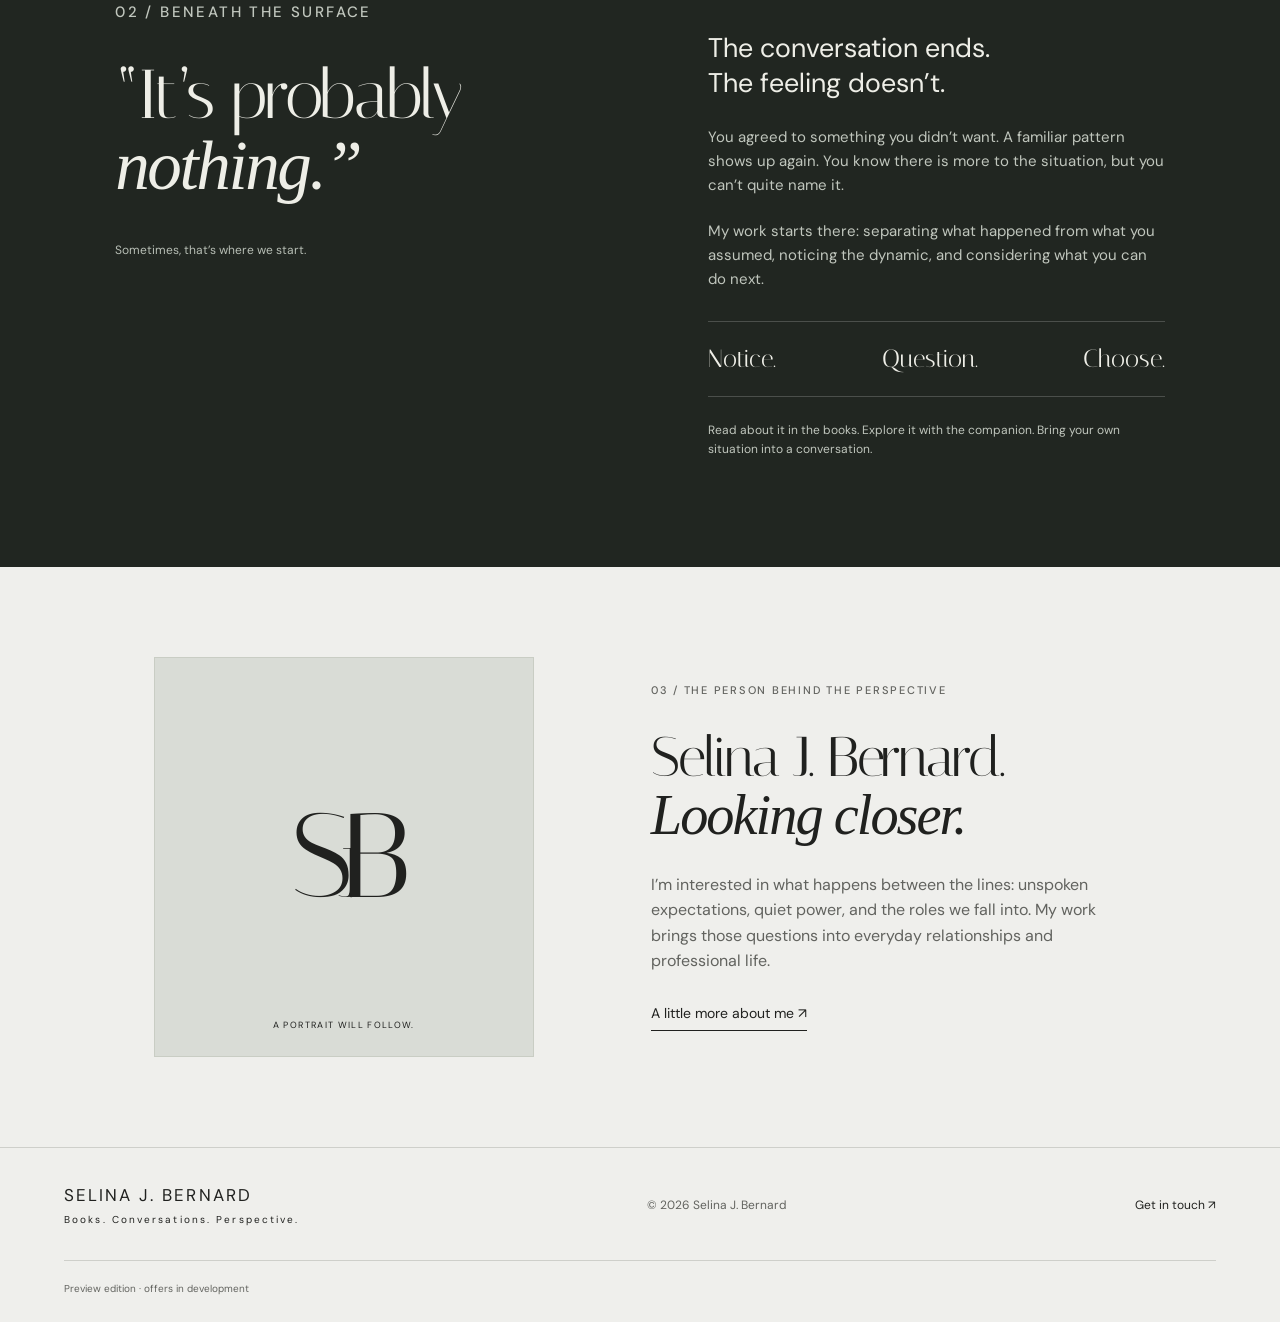
==== commit a43da5cb: "Redesign site around personal brand and three core offers" ====
--- a/personal.html
+++ b/personal.html
@@ -1,178 +1 @@
-<!doctype html>
-<html lang="de">
-<head>
-  <meta charset="utf-8" />
-  <meta name="viewport" content="width=device-width, initial-scale=1" />
-  <title>Selina J. Bernard - Empfehlungen, Klarheit & persoenliche Begleitung</title>
-  <meta name="description" content="Persoenliche Beratung fuer Selbstvertrauen, Beziehungsklarheit, innere Stabilitaet und psychosoziale Entlastung." />
-  <link rel="preconnect" href="https://fonts.googleapis.com" />
-  <link rel="preconnect" href="https://fonts.gstatic.com" crossorigin />
-  <link href="https://fonts.googleapis.com/css2?family=Aleo:ital,wght@0,400;0,600;0,700;1,400;1,600&display=swap" rel="stylesheet" />
-  <link rel="stylesheet" href="personal_styles.css?v=5" />
-</head>
-<body>
-  <div class="scroll-progress" aria-hidden="true"></div>
-
-  <header class="site-header">
-    <a class="brand" href="#top" aria-label="Selina J. Bernard Home">
-      <img class="brand-logo" src="assets/bernard-advisory-logo.png" alt="Bernard Advisory" />
-    </a>
-    <nav class="domain-nav" aria-label="Beratungsbereiche">
-      <a class="active" href="personal.html" aria-current="page">Personal</a>
-      <a href="professional.html">Professional</a>
-    </nav>
-    <nav class="site-nav" aria-label="Hauptnavigation">
-      <a href="#work" data-i18n="navWork">Angebot</a>
-      <a href="#recommendations" data-i18n="navRecommendations">Empfehlungen</a>
-      <a href="#contact" data-i18n="navContact">Kontakt</a>
-    </nav>
-    <nav class="lang-switch" aria-label="Language selection">
-      <button class="active" data-lang="de">DE</button>
-      <button data-lang="en">EN</button>
-      <button data-lang="fr">FR</button>
-    </nav>
-  </header>
-
-  <main id="top">
-    <section class="hero reveal">
-      <div class="hero-copy">
-        <p class="eyebrow" data-i18n="eyebrow">Selbstvertrauen. Grenzen. Stabilitaet.</p>
-        <h1 data-i18n="heroTitle">Wenn du wieder spuerst, was dir gut tut, wird der naechste Schritt klar.</h1>
-        <p class="hero-text" data-i18n="heroText">Ich begleite Menschen, die sich aus ungesunden Dynamiken loesen, ihr Vertrauen in sich selbst aufbauen und belastende Gedanken oder Beziehungsmuster sortieren wollen.</p>
-        <div class="hero-actions">
-          <a class="button" href="mailto:selina.bernard@web.de" data-i18n="cta">Erstes Gespraech anfragen</a>
-          <a class="text-link" href="#recommendations" data-i18n="seeStories">Geschichten lesen</a>
-        </div>
-      </div>
-
-      <aside class="profile-panel" aria-label="Profil Selina J. Bernard">
-        <div class="portrait-wrap">
-          <div class="portrait" role="img" aria-label="Portraitplatz fuer Selina J. Bernard"></div>
-          <span class="status-dot" data-i18n="availability">Freie Plaetze fuer Empfehlungen</span>
-        </div>
-        <div class="profile-copy">
-          <p class="section-kicker" data-i18n="profileKicker">Selina J. Bernard</p>
-          <h2 data-i18n="profileTitle">Klar sehen, sanft handeln, bei dir bleiben.</h2>
-          <p data-i18n="profileText">Persoenliche Begleitung fuer Menschen, die nicht noch mehr Druck brauchen, sondern einen praezisen, ruhigen Blick von aussen.</p>
-        </div>
-      </aside>
-    </section>
-
-    <section id="work" class="load-strip reveal" aria-label="Angebot">
-      <article>
-        <span>01</span>
-        <strong data-i18n="load1Title">Selbstvertrauen aufbauen</strong>
-        <p data-i18n="load1Text">Wir sortieren Selbstzweifel, alte Rollen und innere Stimmen, damit deine Entscheidungen wieder mehr von dir kommen.</p>
-      </article>
-      <article>
-        <span>02</span>
-        <strong data-i18n="load2Title">Ungesunde Bindungen loesen</strong>
-        <p data-i18n="load2Text">Du erkennst, welche Kontakte dich klein halten, und findest Worte, Grenzen und naechste Schritte.</p>
-      </article>
-      <article>
-        <span>03</span>
-        <strong data-i18n="load3Title">Belastung mildern</strong>
-        <p data-i18n="load3Text">Bei psychosozialem Stress, Ueberforderung oder verwirrenden Gedanken schaffen wir Struktur und alltagstaugliche Stabilitaet.</p>
-      </article>
-    </section>
-
-    <section class="diagnostic reveal">
-      <div class="diagnostic-copy">
-        <p class="section-kicker" data-i18n="notTherapy">Keine Show. Kein Druck. Keine schnelle Schublade.</p>
-        <h2 data-i18n="introTitle">Ich arbeite mit dem, was zwischen den Zeilen passiert.</h2>
-        <p data-i18n="introText">Viele Probleme wirken zuerst wie Charakterfehler: zu sensibel, zu unsicher, zu loyal, zu verwirrt. Oft steckt darunter ein Muster, das einmal Sinn gemacht hat. Ich helfe dir, es zu erkennen, zu entwirren und durch neue Handlungen zu ersetzen.</p>
-      </div>
-      <div class="prism-map" aria-hidden="true">
-        <span class="ray ray-one"></span>
-        <span class="ray ray-two"></span>
-        <span class="ray ray-three"></span>
-        <span class="pulse p1" data-i18n="map1">Grenzen</span>
-        <span class="pulse p2" data-i18n="map2">Selbstbild</span>
-        <span class="pulse p3" data-i18n="map3">Bindung</span>
-        <span class="pulse p4" data-i18n="map4">Stabilitaet</span>
-        <span class="map-core" data-i18n="mapCore">Klarheit</span>
-      </div>
-    </section>
-
-    <section class="panel reveal">
-      <p class="section-kicker" data-i18n="howKicker">Was du mitnehmen kannst</p>
-      <h2 data-i18n="howTitle">Ein ruhiger Prozess fuer echte Veraenderung.</h2>
-      <p class="wide" data-i18n="howText">Wir arbeiten konkret: Was passiert? Was fuehlst du? Was ist deins, was gehoert jemand anderem, und welcher Schritt ist klein genug, dass du ihn wirklich gehen kannst?</p>
-      <div class="cards five">
-        <article><h3 data-i18n="d1Title">Benennen</h3><p data-i18n="d1Text">Worte fuer diffuse Gefuehle, Druck, Angst, Scham oder Widerspruch finden.</p></article>
-        <article><h3 data-i18n="d2Title">Ordnen</h3><p data-i18n="d2Text">Muster, Ausloeser und Beziehungsschleifen sichtbar machen.</p></article>
-        <article><h3 data-i18n="d3Title">Entlasten</h3><p data-i18n="d3Text">Den inneren Druck senken, ohne dich zu uebergehen.</p></article>
-        <article><h3 data-i18n="d4Title">Abgrenzen</h3><p data-i18n="d4Text">Kontakt, Naehe, Distanz und Nein-Sagen praktisch vorbereiten.</p></article>
-        <article><h3 data-i18n="d5Title">Handeln</h3><p data-i18n="d5Text">Naechste Schritte planen, die in deinem Alltag halten.</p></article>
-      </div>
-    </section>
-
-    <section id="recommendations" class="recommendations reveal">
-      <div class="section-heading">
-        <p class="section-kicker" data-i18n="storiesKicker">Empfehlungen</p>
-        <h2 data-i18n="storiesTitle">Menschen, die mich weiterempfehlen.</h2>
-        <p data-i18n="storiesText">Kurze Geschichten darueber, was sich durch unsere Arbeit veraendert hat. Namen sind bewusst reduziert.</p>
-      </div>
-      <div class="story-grid">
-        <article>
-          <span class="story-name">Mara K.</span>
-          <h3 data-i18n="s1Title">Sie hat wieder ihrer Wahrnehmung getraut.</h3>
-          <p data-i18n="s1Text">Mara kam mit dem Gefuehl, immer zu viel zu sein. In unseren Gespraechen hat sie erkannt, wie oft sie sich an Menschen angepasst hatte, die ihre Grenzen klein gemacht haben. Heute spricht sie klarer und entschuldigt sich weniger fuer ihre Beduerfnisse.</p>
-        </article>
-        <article>
-          <span class="story-name">Jonas R.</span>
-          <h3 data-i18n="s2Title">Er konnte eine belastende Freundschaft loslassen.</h3>
-          <p data-i18n="s2Text">Jonas fuehlte sich fuer die Stimmung eines anderen Menschen verantwortlich. Wir haben die Dynamik sortiert, Nachrichten vorbereitet und einen sauberen Abstand aufgebaut. Danach war wieder Platz fuer Ruhe und eigene Ziele.</p>
-        </article>
-        <article>
-          <span class="story-name">Lea S.</span>
-          <h3 data-i18n="s3Title">Sie fand Halt in einer verwirrenden Phase.</h3>
-          <p data-i18n="s3Text">Lea beschrieb starke Ueberforderung und Gedanken, die schwer einzuordnen waren. Wir haben den Alltag stabilisiert, Reize reduziert und klare Anker geschaffen. Parallel blieb medizinische Hilfe dort, wo sie hingehoert.</p>
-        </article>
-      </div>
-      <div class="invite">
-        <p data-i18n="inviteText">Wenn ich dich begleitet habe und du deine Erfahrung teilen moechtest, schick mir eine kurze Geschichte mit deinem Vornamen und dem ersten Buchstaben deines Nachnamens.</p>
-        <a class="button secondary" href="mailto:selina.bernard@web.de?subject=Meine%20Empfehlung%20fuer%20Selina" data-i18n="inviteCta">Empfehlung senden</a>
-      </div>
-    </section>
-
-    <section class="method panel reveal">
-      <p class="section-kicker" data-i18n="methodKicker">Ablauf</p>
-      <ol>
-        <li><span>01</span><strong data-i18n="m1">Kurze Nachricht: Was fuehrt dich gerade zu mir?</strong></li>
-        <li><span>02</span><strong data-i18n="m2">Erstes Gespraech: Thema, Grenzen und passende Form klaeren</strong></li>
-        <li><span>03</span><strong data-i18n="m3">Gemeinsames Sortieren von Muster, Druck und naechstem Schritt</strong></li>
-        <li><span>04</span><strong data-i18n="m4">Konkrete Formulierungen, Entscheidungen oder Handlungen vorbereiten</strong></li>
-        <li><span>05</span><strong data-i18n="m5">Nachhalten, was wirklich entlastet hat</strong></li>
-      </ol>
-    </section>
-
-    <section class="quote reveal">
-      <blockquote data-i18n="quote">Du musst nicht haerter werden. Manchmal musst du nur genauer sehen, wem du noch Zugang zu dir gibst.</blockquote>
-    </section>
-
-    <section id="contact" class="contact-card reveal">
-      <div class="contact-portrait" role="img" aria-label="Portraitplatz fuer Selina J. Bernard"></div>
-      <div class="contact-copy">
-        <p class="section-kicker" data-i18n="contactKicker">Kontakt</p>
-        <h2>Selina J. Bernard</h2>
-        <p class="contact-title" data-i18n="contactTitle">Persoenliche Beratung & psychosoziale Begleitung</p>
-        <p data-i18n="contactText">Schreib mir kurz, worum es geht, was du dir wuenschst und ob du lieber schriftlich, telefonisch oder per Video starten moechtest.</p>
-        <div class="credentials" aria-label="Qualifikation und Erfahrung">
-          <span data-i18n="cred1">Abschluesse: bitte eintragen</span>
-          <span data-i18n="cred2">Persoenliche Erfahrung mit Beziehungsmustern, Grenzen und innerer Stabilitaet</span>
-          <span data-i18n="cred3">Keine Notfall- oder Krisenversorgung</span>
-        </div>
-      </div>
-      <a class="button" href="mailto:selina.bernard@web.de">selina.bernard@web.de</a>
-    </section>
-  </main>
-
-  <footer>
-    <span>© <span id="year"></span> Selina J. Bernard</span>
-    <span data-i18n="footer">Empfehlungsbasierte persoenliche Begleitung fuer Klarheit, Grenzen und Stabilitaet.</span>
-  </footer>
-
-  <script src="personal_script.js"></script>
-</body>
-</html>
+<!doctype html><html lang="en"><head><meta charset="utf-8"><meta http-equiv="refresh" content="0; url=index.html"><title>Selina J. Bernard</title></head><body><a href="index.html">Visit the new Selina J. Bernard website</a></body></html>
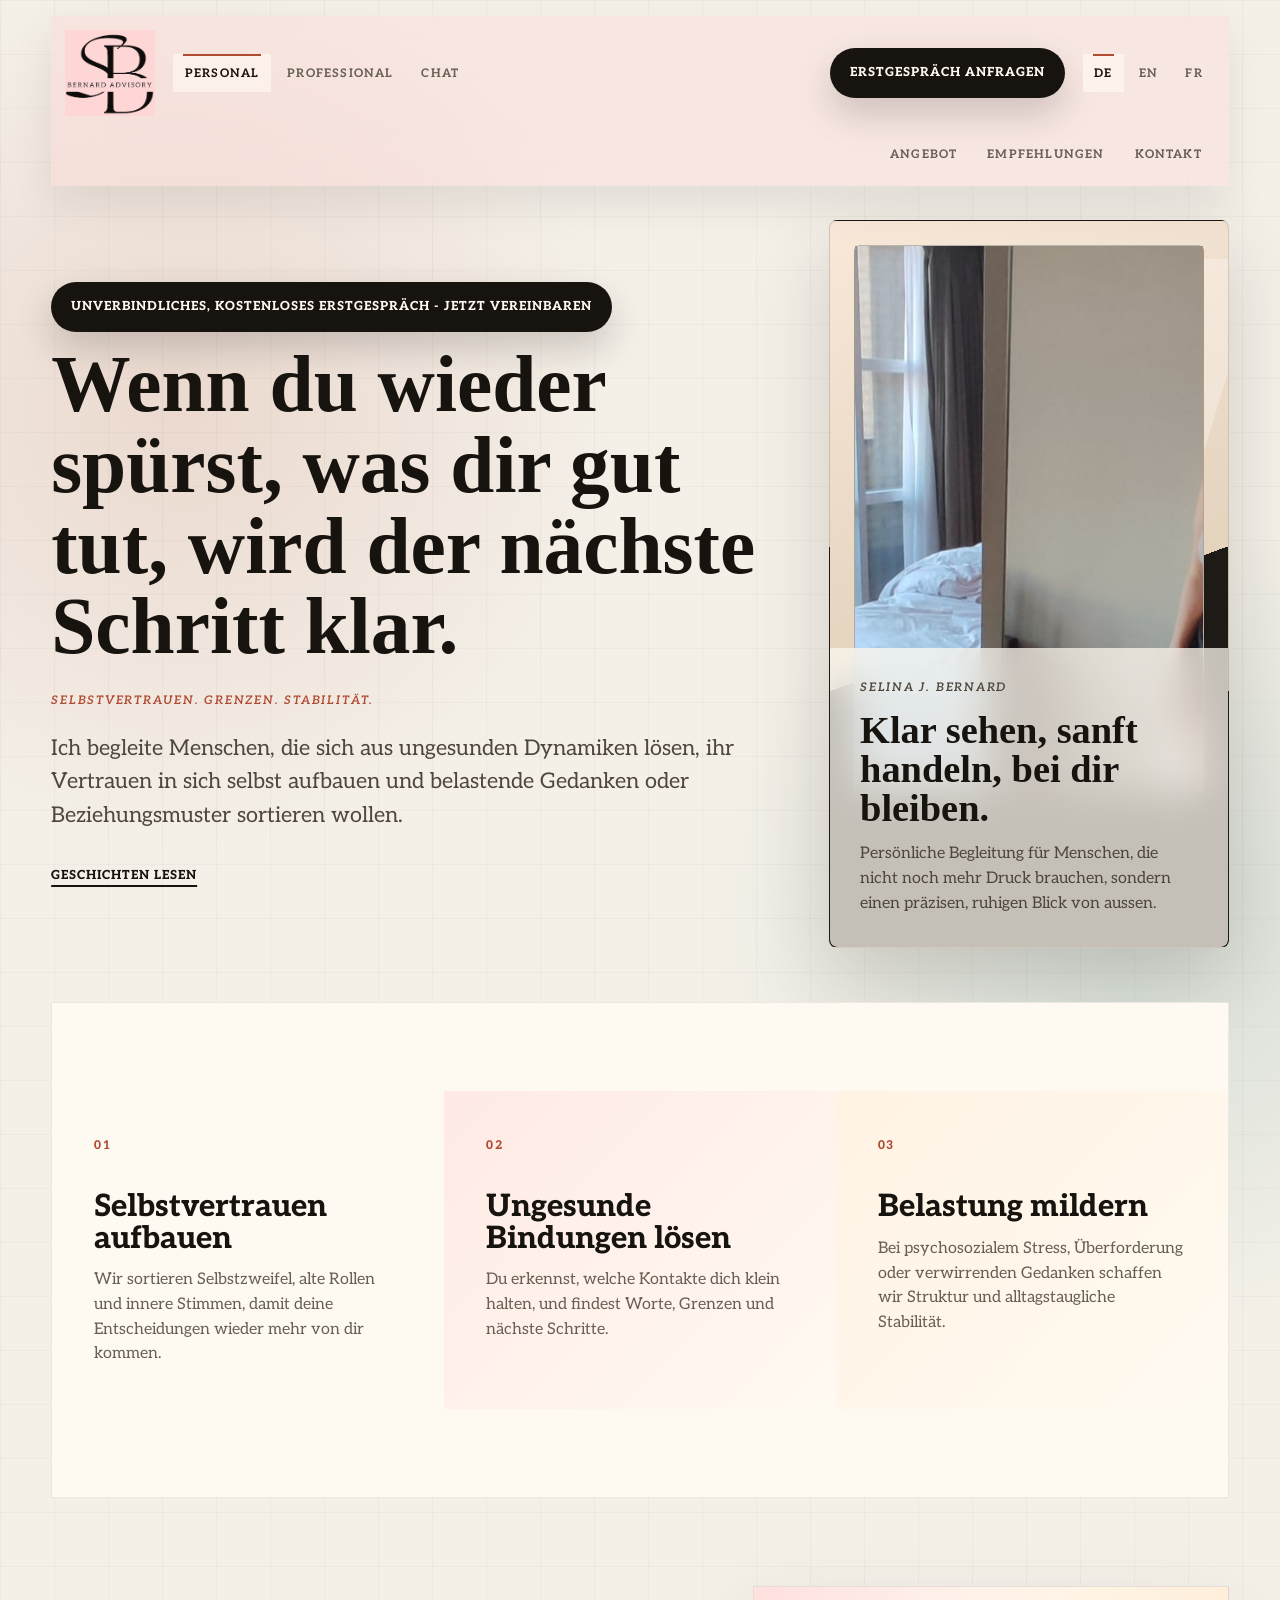
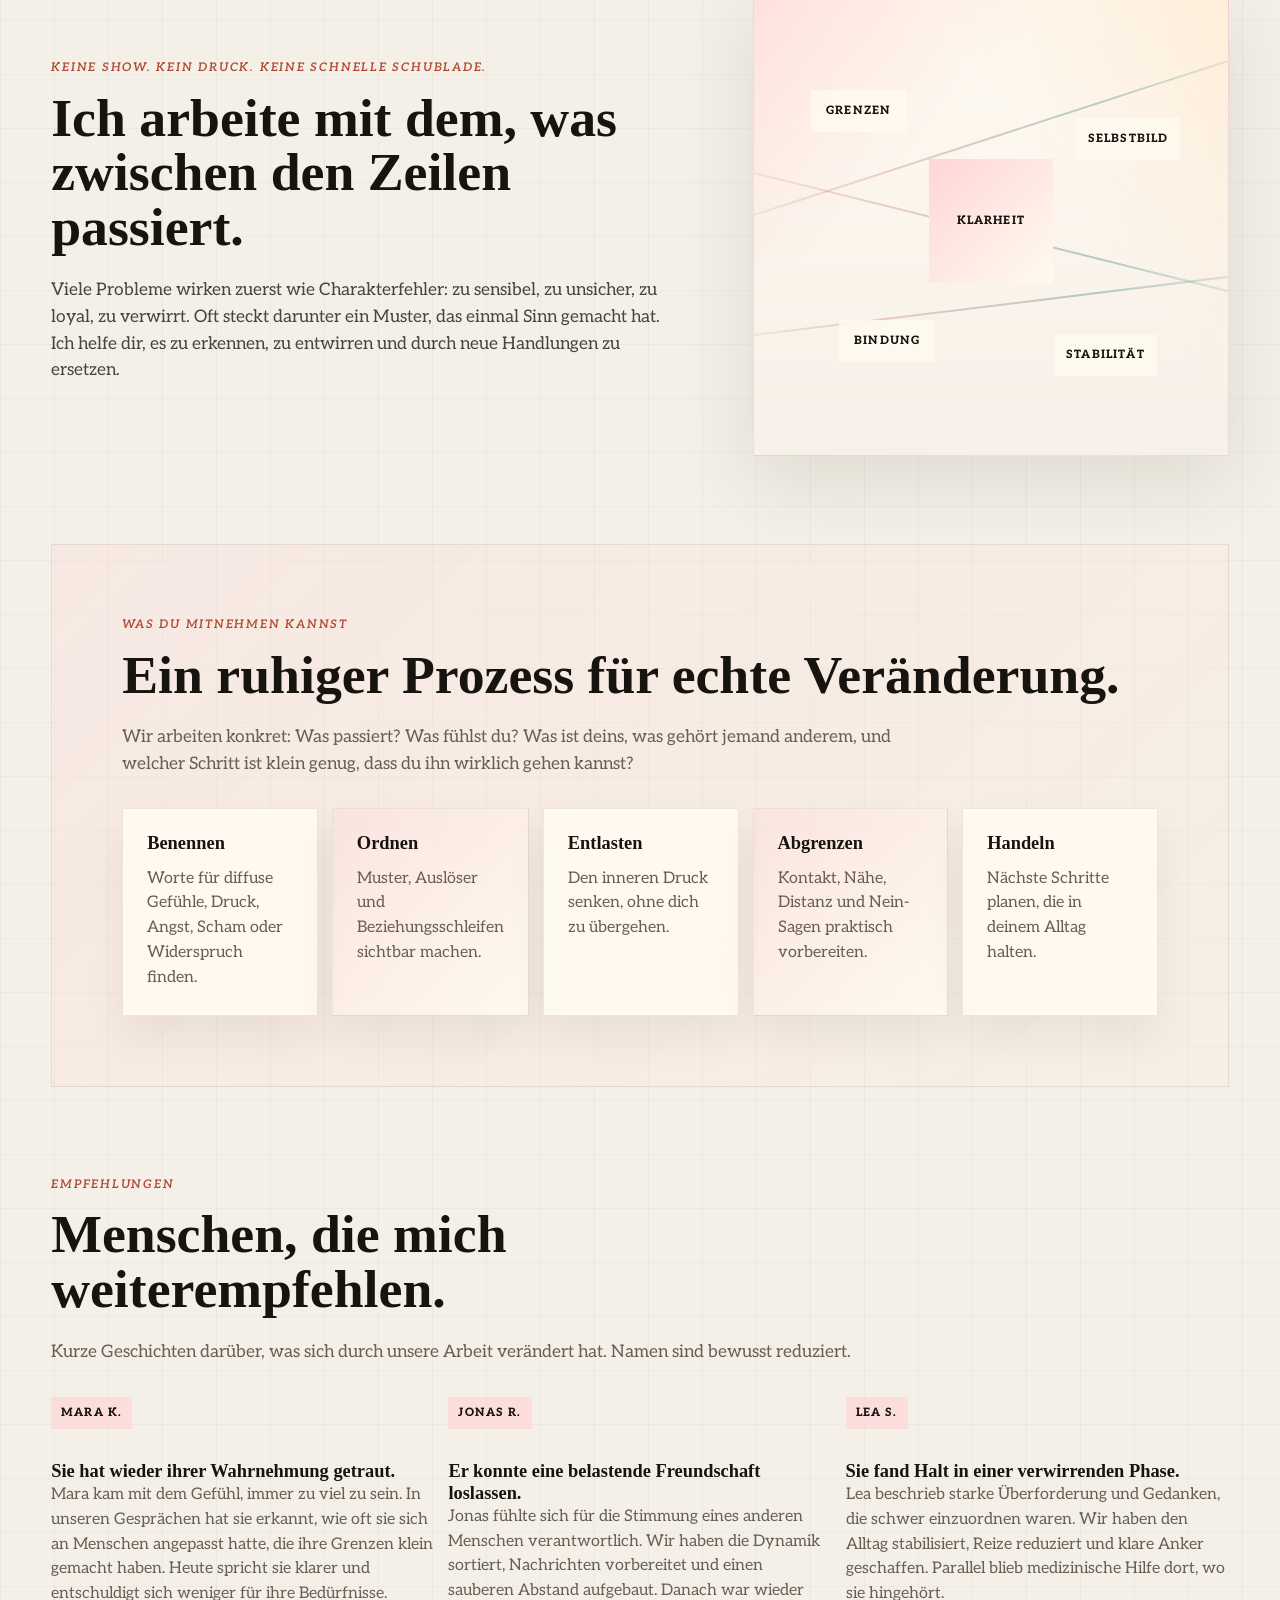
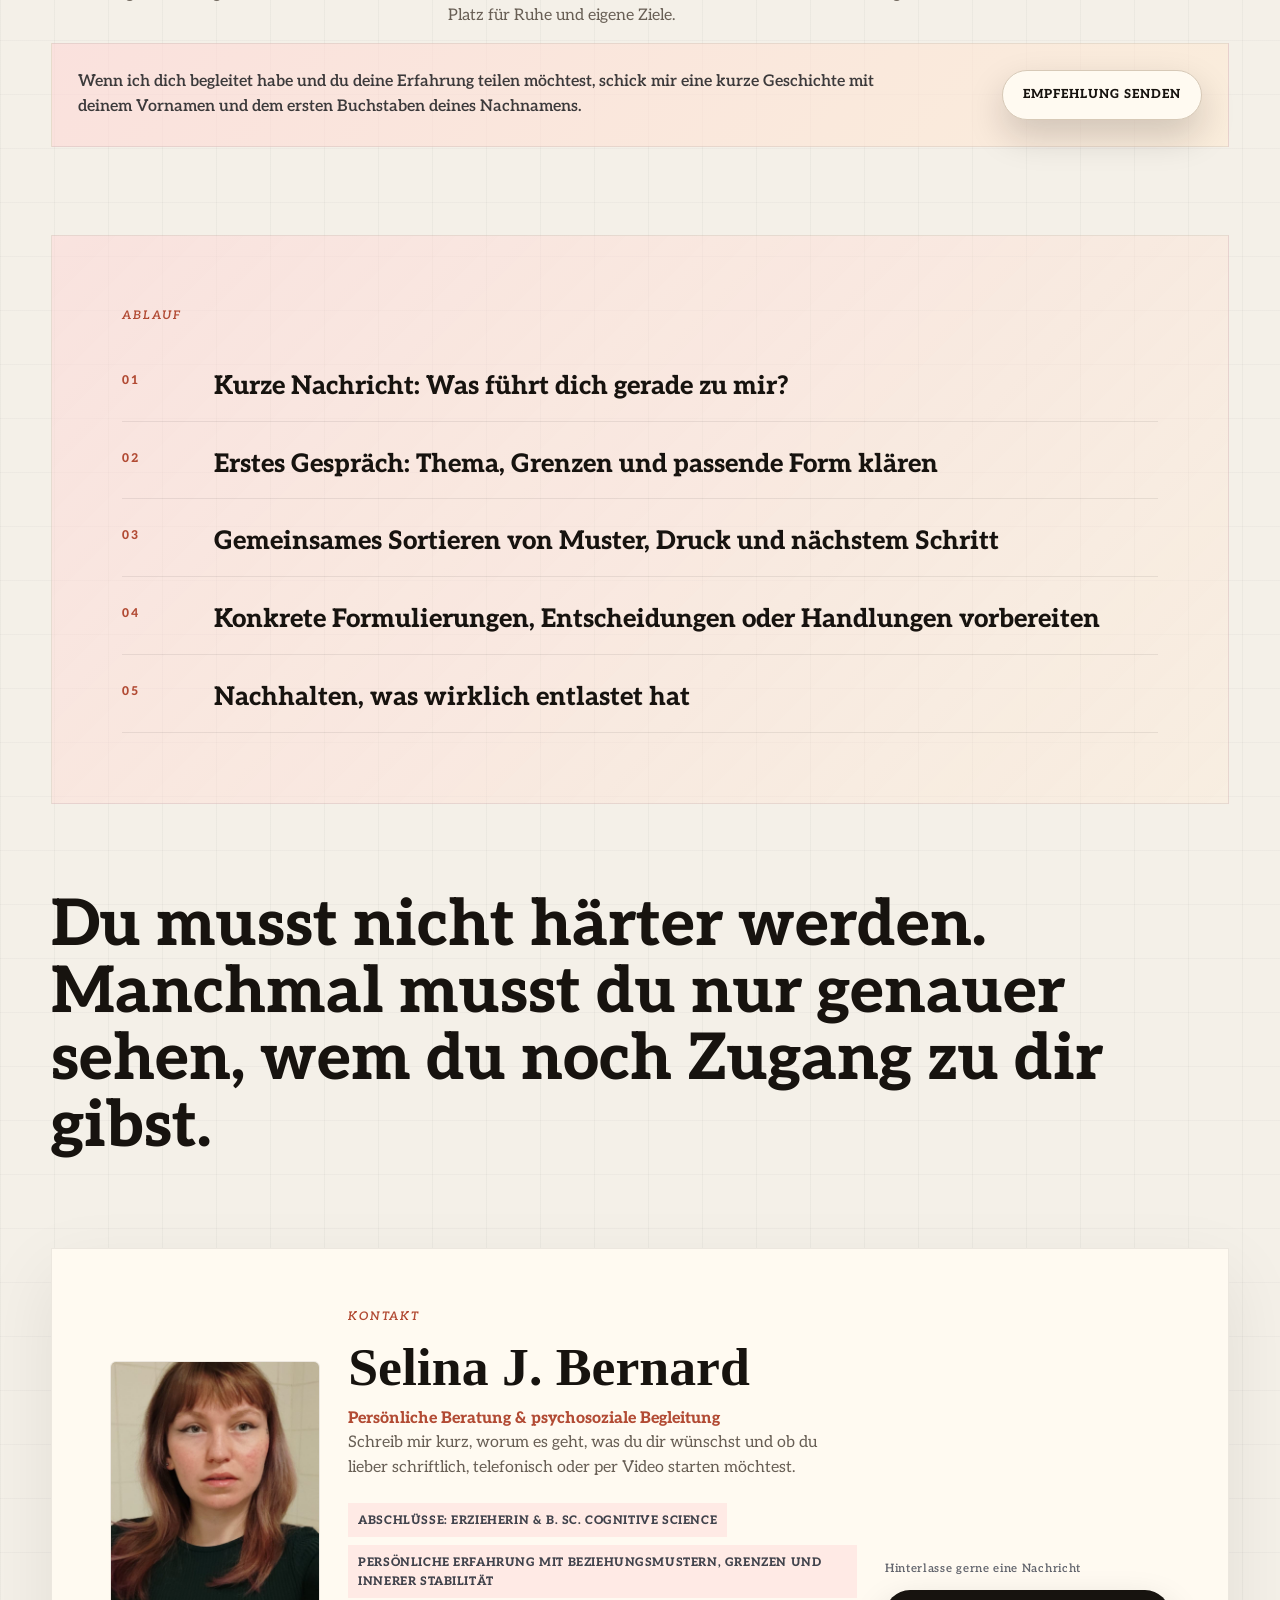
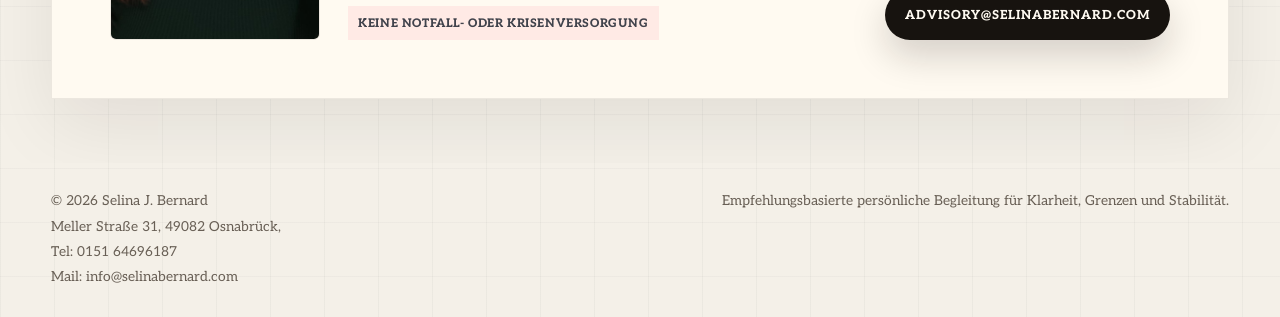
==== commit f1c90f22: "Archive v1 website without credentials or runtime data" ====
--- a/personal.html
+++ b/personal.html
@@ -1 +1,195 @@
-<!doctype html><html lang="en"><head><meta charset="utf-8"><meta http-equiv="refresh" content="0; url=index.html"><title>Selina J. Bernard</title></head><body><a href="index.html">Visit the new Selina J. Bernard website</a></body></html>+﻿<!doctype html>
+<html lang="de">
+<head>
+  <meta charset="utf-8" />
+  <meta name="viewport" content="width=device-width, initial-scale=1" />
+  <title>Selina J. Bernard - Empfehlungen, Klarheit & persoenliche Begleitung</title>
+  <meta name="description" content="Persoenliche Beratung fuer Selbstvertrauen, Beziehungsklarheit, innere Stabilitaet und psychosoziale Entlastung." />
+  <link rel="preconnect" href="https://fonts.googleapis.com" />
+  <link rel="preconnect" href="https://fonts.gstatic.com" crossorigin />
+  <link href="https://fonts.googleapis.com/css2?family=Aleo:ital,wght@0,400;0,600;0,700;1,400;1,600&display=swap" rel="stylesheet" />
+  <link rel="stylesheet" href="personal_styles.css?v=8" />
+</head>
+<body>
+  <div class="scroll-progress" aria-hidden="true"></div>
+
+  <header class="site-header">
+    <a class="brand" href="#top" aria-label="Selina J. Bernard Home">
+      <img class="brand-logo" src="assets/bernard-advisory-logo.png" alt="Bernard Advisory" />
+    </a>
+    <nav class="domain-nav" aria-label="Beratungsbereiche">
+      <a class="active" href="personal.html" aria-current="page">Personal</a>
+      <a href="professional.html">Professional</a>
+      <a href="chat.html">Chat</a>
+    </nav>
+    <nav class="site-nav" aria-label="Hauptnavigation">
+      <a href="#work" data-i18n="navWork">Angebot</a>
+      <a href="#recommendations" data-i18n="navRecommendations">Empfehlungen</a>
+      <a href="#contact" data-i18n="navContact">Kontakt</a>
+    </nav>
+    <a class="button header-button" href="mailto:advisory@selinabernard.com" data-i18n="headerCta">Gespraech anfragen</a>
+    <nav class="lang-switch" aria-label="Language selection">
+      <button class="active" data-lang="de">DE</button>
+      <button data-lang="en">EN</button>
+      <button data-lang="fr">FR</button>
+    </nav>
+  </header>
+
+  <main id="top">
+    <section class="hero reveal">
+      <div class="hero-copy">
+        <a class="button" href="mailto:advisory@selinabernard.com" data-i18n="cta">Gespraech anfragen</a>
+        <h1 data-i18n="heroTitle">Wenn du wieder spuerst, was dir gut tut, wird der naechste Schritt klar.</h1>
+        <p class="eyebrow" data-i18n="eyebrow">Selbstvertrauen. Grenzen. Stabilitaet.</p>
+        <p class="hero-text" data-i18n="heroText">Ich begleite Menschen, die sich aus ungesunden Dynamiken loesen, ihr Vertrauen in sich selbst aufbauen und belastende Gedanken oder Beziehungsmuster sortieren wollen.</p>
+        <div class="hero-actions">
+          <a class="text-link" href="#recommendations" data-i18n="seeStories">Geschichten lesen</a>
+        </div>
+      </div>
+
+      <aside class="profile-panel" aria-label="Profil Selina J. Bernard">
+        <div class="portrait-wrap">
+          <div class="portrait" role="img" aria-label="Portraitplatz fuer Selina J. Bernard">
+            <picture>
+              <source media="(min-width: 900px)" srcset="assets/top-pic-big.jpeg">
+              <img src="assets/top-pic-small.jpeg" alt="Selina J. Bernard">
+            </picture>
+          </div>
+        </div>
+        <div class="profile-copy">
+          <p class="section-kicker" data-i18n="profileKicker">Selina J. Bernard</p>
+          <h2 data-i18n="profileTitle">Klar sehen, sanft handeln, bei dir bleiben.</h2>
+          <p data-i18n="profileText">Persoenliche Begleitung fuer Menschen, die nicht noch mehr Druck brauchen, sondern einen praezisen, ruhigen Blick von aussen.</p>
+        </div>
+      </aside>
+    </section>
+
+    <section id="work" class="load-strip reveal" aria-label="Angebot">
+      <article>
+        <span>01</span>
+        <strong data-i18n="load1Title">Selbstvertrauen aufbauen</strong>
+        <p data-i18n="load1Text">Wir sortieren Selbstzweifel, alte Rollen und innere Stimmen, damit deine Entscheidungen wieder mehr von dir kommen.</p>
+      </article>
+      <article>
+        <span>02</span>
+        <strong data-i18n="load2Title">Ungesunde Bindungen loesen</strong>
+        <p data-i18n="load2Text">Du erkennst, welche Kontakte dich klein halten, und findest Worte, Grenzen und naechste Schritte.</p>
+      </article>
+      <article>
+        <span>03</span>
+        <strong data-i18n="load3Title">Belastung mildern</strong>
+        <p data-i18n="load3Text">Bei psychosozialem Stress, Ueberforderung oder verwirrenden Gedanken schaffen wir Struktur und alltagstaugliche Stabilitaet.</p>
+      </article>
+    </section>
+
+    <section class="diagnostic reveal">
+      <div class="diagnostic-copy">
+        <p class="section-kicker" data-i18n="notTherapy">Keine Show. Kein Druck. Keine schnelle Schublade.</p>
+        <h2 data-i18n="introTitle">Ich arbeite mit dem, was zwischen den Zeilen passiert.</h2>
+        <p data-i18n="introText">Viele Probleme wirken zuerst wie Charakterfehler: zu sensibel, zu unsicher, zu loyal, zu verwirrt. Oft steckt darunter ein Muster, das einmal Sinn gemacht hat. Ich helfe dir, es zu erkennen, zu entwirren und durch neue Handlungen zu ersetzen.</p>
+      </div>
+      <div class="prism-map" aria-hidden="true">
+        <span class="ray ray-one"></span>
+        <span class="ray ray-two"></span>
+        <span class="ray ray-three"></span>
+        <span class="pulse p1" data-i18n="map1">Grenzen</span>
+        <span class="pulse p2" data-i18n="map2">Selbstbild</span>
+        <span class="pulse p3" data-i18n="map3">Bindung</span>
+        <span class="pulse p4" data-i18n="map4">Stabilitaet</span>
+        <span class="map-core" data-i18n="mapCore">Klarheit</span>
+      </div>
+    </section>
+
+    <section class="panel reveal">
+      <p class="section-kicker" data-i18n="howKicker">Was du mitnehmen kannst</p>
+      <h2 data-i18n="howTitle">Ein ruhiger Prozess fuer echte Veraenderung.</h2>
+      <p class="wide" data-i18n="howText">Wir arbeiten konkret: Was passiert? Was fuehlst du? Was ist deins, was gehoert jemand anderem, und welcher Schritt ist klein genug, dass du ihn wirklich gehen kannst?</p>
+      <div class="cards five">
+        <article><h3 data-i18n="d1Title">Benennen</h3><p data-i18n="d1Text">Worte fuer diffuse Gefuehle, Druck, Angst, Scham oder Widerspruch finden.</p></article>
+        <article><h3 data-i18n="d2Title">Ordnen</h3><p data-i18n="d2Text">Muster, Ausloeser und Beziehungsschleifen sichtbar machen.</p></article>
+        <article><h3 data-i18n="d3Title">Entlasten</h3><p data-i18n="d3Text">Den inneren Druck senken, ohne dich zu uebergehen.</p></article>
+        <article><h3 data-i18n="d4Title">Abgrenzen</h3><p data-i18n="d4Text">Kontakt, Naehe, Distanz und Nein-Sagen praktisch vorbereiten.</p></article>
+        <article><h3 data-i18n="d5Title">Handeln</h3><p data-i18n="d5Text">Naechste Schritte planen, die in deinem Alltag halten.</p></article>
+      </div>
+    </section>
+
+    <section id="recommendations" class="recommendations reveal">
+      <div class="section-heading">
+        <p class="section-kicker" data-i18n="storiesKicker">Empfehlungen</p>
+        <h2 data-i18n="storiesTitle">Menschen, die mich weiterempfehlen.</h2>
+        <p data-i18n="storiesText">Kurze Geschichten darueber, was sich durch unsere Arbeit veraendert hat. Namen sind bewusst reduziert.</p>
+      </div>
+      <div class="story-grid">
+        <article>
+          <span class="story-name">Mara K.</span>
+          <h3 data-i18n="s1Title">Sie hat wieder ihrer Wahrnehmung getraut.</h3>
+          <p data-i18n="s1Text">Mara kam mit dem Gefuehl, immer zu viel zu sein. In unseren Gespraechen hat sie erkannt, wie oft sie sich an Menschen angepasst hatte, die ihre Grenzen klein gemacht haben. Heute spricht sie klarer und entschuldigt sich weniger fuer ihre Beduerfnisse.</p>
+        </article>
+        <article>
+          <span class="story-name">Jonas R.</span>
+          <h3 data-i18n="s2Title">Er konnte eine belastende Freundschaft loslassen.</h3>
+          <p data-i18n="s2Text">Jonas fuehlte sich fuer die Stimmung eines anderen Menschen verantwortlich. Wir haben die Dynamik sortiert, Nachrichten vorbereitet und einen sauberen Abstand aufgebaut. Danach war wieder Platz fuer Ruhe und eigene Ziele.</p>
+        </article>
+        <article>
+          <span class="story-name">Lea S.</span>
+          <h3 data-i18n="s3Title">Sie fand Halt in einer verwirrenden Phase.</h3>
+          <p data-i18n="s3Text">Lea beschrieb starke Ueberforderung und Gedanken, die schwer einzuordnen waren. Wir haben den Alltag stabilisiert, Reize reduziert und klare Anker geschaffen. Parallel blieb medizinische Hilfe dort, wo sie hingehoert.</p>
+        </article>
+      </div>
+      <div class="invite">
+        <p data-i18n="inviteText">Wenn ich dich begleitet habe und du deine Erfahrung teilen moechtest, schick mir eine kurze Geschichte mit deinem Vornamen und dem ersten Buchstaben deines Nachnamens.</p>
+        <a class="button secondary" href="mailto:selina.bernard@web.de?subject=Meine%20Empfehlung%20fuer%20Selina" data-i18n="inviteCta">Empfehlung senden</a>
+      </div>
+    </section>
+
+    <section class="method panel reveal">
+      <p class="section-kicker" data-i18n="methodKicker">Ablauf</p>
+      <ol>
+        <li><span>01</span><strong data-i18n="m1">Kurze Nachricht: Was fuehrt dich gerade zu mir?</strong></li>
+        <li><span>02</span><strong data-i18n="m2">Erstes Gespraech: Thema, Grenzen und passende Form klaeren</strong></li>
+        <li><span>03</span><strong data-i18n="m3">Gemeinsames Sortieren von Muster, Druck und naechstem Schritt</strong></li>
+        <li><span>04</span><strong data-i18n="m4">Konkrete Formulierungen, Entscheidungen oder Handlungen vorbereiten</strong></li>
+        <li><span>05</span><strong data-i18n="m5">Nachhalten, was wirklich entlastet hat</strong></li>
+      </ol>
+    </section>
+
+    <section class="quote reveal">
+      <blockquote data-i18n="quote">Du musst nicht haerter werden. Manchmal musst du nur genauer sehen, wem du noch Zugang zu dir gibst.</blockquote>
+    </section>
+
+    <section id="contact" class="contact-card reveal">
+      <div class="contact-portrait" role="img" aria-label="Portraitplatz fuer Selina J. Bernard"><img src="assets/down-pic.jpeg" alt="Selina J. Bernard"></div>
+      <div class="contact-copy">
+        <p class="section-kicker" data-i18n="contactKicker">Kontakt</p>
+        <h2>Selina J. Bernard</h2>
+        <p class="contact-title" data-i18n="contactTitle">Persoenliche Beratung & psychosoziale Begleitung</p>
+        <p data-i18n="contactText">Schreib mir kurz, worum es geht, was du dir wuenschst und ob du lieber schriftlich, telefonisch oder per Video starten moechtest.</p>
+        <div class="credentials" aria-label="Qualifikation und Erfahrung">
+          <span data-i18n="cred1">Abschluesse: Erzieherin & B. Sc. Cognitive Science</span>
+          <span data-i18n="cred2">Persoenliche Erfahrung mit Beziehungsmustern, Grenzen und innerer Stabilitaet</span>
+          <span data-i18n="cred3">Keine Notfall- oder Krisenversorgung</span>
+        </div>
+      </div>
+      <div class="contact-actions">
+        <span class="phone-note" data-i18n="phoneNote">Just leave a message</span>
+        <a class="button" href="mailto:advisory@selinabernard.com">
+          advisory@selinabernard.com
+        </a>
+      </div>
+    </section>
+  </main>
+
+  <footer>
+    <div class="footer-branding">
+      <span>© <span id="year"></span> Selina J. Bernard</span>
+      <span id="impressum">Meller Straße 31, 49082 Osnabrück,</span>
+      <span id="impressum">Tel: 0151 64696187</span>
+      <span id="impressum">Mail: info@selinabernard.com</span>
+    </div>
+    <span data-i18n="footer">Empfehlungsbasierte persoenliche Begleitung fuer Klarheit, Grenzen und Stabilitaet.</span>
+  </footer>
+
+  <script src="personal_script.js?v=7"></script>
+</body>
+</html>
+
--- a/personal_styles.css
+++ b/personal_styles.css
@@ -0,0 +1,851 @@
+﻿:root {
+  --rose-water: #ffd6d6;
+  --font-heading: "Bodoni 72", "Bodoni 72 Display", Didot, "Bodoni MT", Georgia, serif;
+  --font-body: Aleo, Georgia, serif;
+  --bg: #f4f0e8;
+  --paper: #fffaf1;
+  --ink: #17130f;
+  --muted: #685f55;
+  --line: #d7c9b7;
+  --accent: #b24b34;
+  --accent-2: #2b7a78;
+  --gold: #b58a42;
+  --dark: #181512;
+  --dark-2: #25201b;
+  --dark-muted: #d9cbbb;
+}
+
+* { box-sizing: border-box; }
+html { scroll-behavior: smooth; }
+body {
+  margin: 0;
+  font-family: var(--font-body);
+  background:
+    linear-gradient(90deg, rgba(23, 19, 15, .035) 1px, transparent 1px),
+    linear-gradient(180deg, rgba(23, 19, 15, .028) 1px, transparent 1px),
+    radial-gradient(circle at 14% 8%, rgba(178, 75, 52, .14), transparent 28rem),
+    radial-gradient(circle at 88% 18%, rgba(43, 122, 120, .16), transparent 26rem),
+    var(--bg);
+  background-size: 54px 54px, 54px 54px, auto, auto, auto;
+  color: var(--ink);
+  line-height: 1.55;
+}
+
+.scroll-progress {
+  position: fixed;
+  top: 0;
+  left: 0;
+  width: 0;
+  height: 4px;
+  z-index: 100;
+  background: linear-gradient(90deg, var(--rose-water), var(--accent-2), var(--gold));
+}
+
+.site-header {
+  position: sticky;
+  top: 0;
+  z-index: 20;
+  display: grid;
+  grid-template-columns: clamp(82px, 7vw, 98px) minmax(204px, auto) minmax(0, 1fr) auto 132px;
+  gap: 18px;
+  align-items: center;
+  margin: 16px clamp(16px, 4vw, 56px) 0;
+  padding: 12px 14px;
+  background: rgba(255, 214, 214, .36);
+  backdrop-filter: blur(24px);
+  box-shadow: 0 18px 40px rgba(23, 19, 15, .08);
+}
+
+.brand {
+  display: flex;
+  align-items: center;
+  justify-content: flex-start;
+  align-self: stretch;
+  justify-self: start;
+  width: clamp(82px, 7vw, 98px);
+  min-height: clamp(82px, 7vw, 98px);
+  text-decoration: none;
+}
+
+.brand-logo {
+  display: block;
+  width: 100%;
+  height: 100%;
+  max-width: 100%;
+  max-height: 100%;
+  object-fit: contain;
+}
+
+.site-nav,
+.domain-nav,
+.lang-switch {
+  display: flex;
+  gap: 4px;
+}
+
+.domain-nav { min-width: 204px; }
+.lang-switch { justify-content: end; }
+
+.site-nav {
+  justify-self: end;
+  width: min(100%, 420px);
+  justify-content: end;
+}
+
+.site-nav a,
+.domain-nav a,
+.lang-switch button {
+  position: relative;
+  min-height: 38px;
+  display: inline-flex;
+  align-items: center;
+  justify-content: center;
+  background: transparent;
+  color: var(--muted);
+  font-family: var(--font-body);
+  font-size: .74rem;
+  font-weight: 700;
+  letter-spacing: .1em;
+  text-decoration: none;
+  text-transform: uppercase;
+  border: 0;
+}
+
+.site-nav a { padding: 0 13px; }
+.domain-nav a { padding: 0 12px; }
+.lang-switch button { width: 42px; cursor: pointer; }
+
+.header-button {
+  justify-self: end;
+  min-height: 42px;
+  padding: 10px 16px;
+  border-radius: 999px;
+  font-size: .68rem;
+  box-shadow: 0 16px 32px rgba(23, 19, 15, .12);
+  white-space: nowrap;
+  background: var(--ink);
+  color: var(--paper);
+  text-decoration: none;
+}
+
+.site-nav a::before,
+.domain-nav a::before,
+.lang-switch button::before {
+  content: "";
+  position: absolute;
+  top: 0;
+  left: 10px;
+  right: 10px;
+  height: 2px;
+  background: transparent;
+}
+
+.site-nav a:hover::before,
+.domain-nav a:hover::before,
+.domain-nav a.active::before,
+.lang-switch button.active::before {
+  background: var(--accent);
+}
+
+.site-nav a:hover,
+.domain-nav a:hover,
+.domain-nav a.active,
+.lang-switch button.active {
+  color: var(--ink);
+  background: rgba(255, 250, 241, .62);
+}
+
+main {
+  padding: 0 clamp(16px, 4vw, 56px) 64px;
+  overflow: hidden;
+}
+
+section {
+  max-width: 1180px;
+  margin: 0 auto;
+  padding: 88px 0;
+}
+
+.hero {
+  min-height: calc(100vh - 84px);
+  display: grid;
+  grid-template-columns: minmax(0, 1fr) minmax(300px, .56fr);
+  gap: clamp(28px, 5vw, 76px);
+  align-items: center;
+  padding-top: 34px;
+  padding-bottom: 54px;
+}
+
+.eyebrow,
+.section-kicker {
+  margin: 0 0 14px;
+  color: var(--accent);
+  font-size: .74rem;
+  font-style: italic;
+  font-weight: 600;
+  letter-spacing: .15em;
+  text-transform: uppercase;
+}
+
+h1,
+h2,
+h3 {
+  margin: 0;
+  font-family: var(--font-heading);
+  color: var(--ink);
+  font-weight: 700;
+  line-height: 1.02;
+}
+
+h1 {
+  max-width: 900px;
+  font-size: clamp(3rem, 6.2vw, 6.3rem);
+  margin: 12px 0 24px;
+}
+
+h2 {
+  font-size: clamp(2.05rem, 4.2vw, 3.8rem);
+  margin-bottom: 22px;
+}
+
+h3 {
+  font-size: 1.15rem;
+  line-height: 1.18;
+}
+
+p {
+  margin: 0;
+  color: var(--muted);
+}
+
+.hero-text {
+  max-width: 720px;
+  margin-top: 22px;
+  color: #4f463c;
+  font-size: clamp(1.08rem, 1.8vw, 1.35rem);
+}
+
+.hero-actions {
+  display: flex;
+  flex-wrap: wrap;
+  gap: 16px;
+  align-items: center;
+  margin-top: 34px;
+}
+
+.button {
+  min-height: 50px;
+  display: inline-flex;
+  align-items: center;
+  justify-content: center;
+  padding: 13px 20px;
+  border-radius: 999px;
+  background: var(--ink);
+  color: var(--paper);
+  font-size: .78rem;
+  font-weight: 800;
+  letter-spacing: .08em;
+  text-decoration: none;
+  text-transform: uppercase;
+  box-shadow: 0 16px 36px rgba(23, 19, 15, .18);
+  transition: transform .2s ease, box-shadow .2s ease;
+}
+
+.button:hover {
+  transform: translateY(-2px);
+  box-shadow: 0 20px 42px rgba(23, 19, 15, .24);
+}
+
+.button.secondary {
+  background: var(--paper);
+  color: var(--ink);
+  border: 1px solid var(--line);
+}
+
+.text-link {
+  color: var(--ink);
+  font-size: .78rem;
+  font-weight: 800;
+  letter-spacing: .08em;
+  text-decoration-thickness: 2px;
+  text-transform: uppercase;
+  text-underline-offset: 6px;
+}
+
+.profile-panel {
+  position: relative;
+  align-self: stretch;
+  min-height: 560px;
+  display: grid;
+  align-content: end;
+  overflow: hidden;
+  border: 1px solid rgba(23, 19, 15, .14);
+  border-radius: 8px;
+  background: linear-gradient(160deg, #f7e8d9, #e4d3bd 54%, #1e1a16 54%);
+  box-shadow: 0 28px 80px rgba(54, 41, 29, .18);
+}
+
+.profile-panel::before {
+  content: "";
+  position: absolute;
+  inset: 38px 34px auto auto;
+  width: 42%;
+  height: 62%;
+  background: rgba(255, 255, 255, .28);
+  transform: skewX(-17deg);
+}
+
+.portrait-wrap {
+  position: absolute;
+  inset: 0;
+}
+
+.portrait {
+  position: absolute;
+  inset: 24px 24px 154px;
+  border-radius: 6px;
+  background:
+    radial-gradient(circle at 50% 32%, #f4cdb9 0 13%, transparent 13.5%),
+    radial-gradient(ellipse at 50% 55%, #27211d 0 22%, transparent 22.5%),
+    linear-gradient(135deg, rgba(178, 75, 52, .16), rgba(43, 122, 120, .18)),
+    linear-gradient(180deg, #d8b89b, #f5eadc);
+  border: 1px solid rgba(23, 19, 15, .16);
+}
+
+.contact-portrait {
+  position: relative;
+  min-height: 260px;
+  border-radius: 6px;
+  overflow: hidden;
+  background: none;
+  border: 1px solid rgba(23, 19, 15, .08);
+}
+
+.portrait img,
+.contact-portrait img {
+  display: block;
+  width: 100%;
+  height: 100%;
+  object-fit: cover;
+  object-position: center;
+}
+
+
+.status-dot {
+  position: absolute;
+  right: 24px;
+  top: 24px;
+  max-width: 220px;
+  padding: 10px 12px 10px 30px;
+  background: rgba(255, 250, 241, .84);
+  color: var(--ink);
+  font-size: .72rem;
+  font-weight: 800;
+  letter-spacing: .04em;
+  text-transform: uppercase;
+  backdrop-filter: blur(18px);
+}
+
+.status-dot::before {
+  content: "";
+  position: absolute;
+  left: 13px;
+  top: 50%;
+  width: 8px;
+  height: 8px;
+  transform: translateY(-50%);
+  background: var(--accent-2);
+  box-shadow: 0 0 0 7px rgba(43, 122, 120, .16);
+}
+
+.profile-copy {
+  position: relative;
+  z-index: 1;
+  padding: 30px;
+  background: rgba(255, 250, 241, .74);
+  backdrop-filter: blur(20px);
+}
+
+.profile-copy h2 {
+  max-width: 420px;
+  margin-bottom: 14px;
+  font-size: clamp(1.75rem, 3vw, 2.6rem);
+}
+
+.profile-copy p { color: #4f463c; }
+
+.load-strip {
+  display: grid;
+  grid-template-columns: repeat(3, 1fr);
+  background: var(--paper);
+  border: 1px solid rgba(23, 19, 15, .08);
+  overflow: hidden;
+}
+
+.load-strip article {
+  min-height: 270px;
+  padding: clamp(26px, 4vw, 42px);
+  background: var(--paper);
+}
+
+.load-strip article:nth-child(2) {
+  background: linear-gradient(135deg, rgba(255, 214, 214, .45), var(--paper));
+}
+
+.load-strip article:nth-child(3) {
+  background: linear-gradient(135deg, rgba(255, 234, 211, .45), var(--paper));
+}
+
+.load-strip span,
+.method span {
+  color: var(--accent);
+  font-size: .76rem;
+  font-weight: 800;
+  letter-spacing: .12em;
+}
+
+.load-strip strong {
+  display: block;
+  margin: 34px 0 14px;
+  font-size: clamp(1.5rem, 2.4vw, 2.6rem);
+  font-weight: 800;
+  letter-spacing: 0;
+  line-height: 1.02;
+}
+
+.diagnostic {
+  display: grid;
+  grid-template-columns: minmax(0, .9fr) minmax(320px, .7fr);
+  align-items: center;
+  gap: clamp(34px, 7vw, 94px);
+}
+
+.diagnostic-copy p:last-child {
+  max-width: 670px;
+  margin-top: 22px;
+  color: #49443d;
+  font-size: 1.08rem;
+}
+
+.prism-map {
+  position: relative;
+  min-height: 470px;
+  overflow: hidden;
+  background:
+    linear-gradient(135deg, rgba(255, 214, 214, .72), transparent 34%),
+    linear-gradient(235deg, rgba(255, 234, 211, .78), transparent 38%),
+    linear-gradient(180deg, var(--paper), #f7f0e8);
+  box-shadow: 0 26px 70px rgba(54, 41, 29, .11);
+  border: 1px solid rgba(23, 19, 15, .08);
+}
+
+.ray {
+  position: absolute;
+  width: 140%;
+  height: 2px;
+  left: -20%;
+  background: linear-gradient(90deg, transparent, rgba(178, 75, 52, .24), rgba(43, 122, 120, .34), transparent);
+  transform-origin: center;
+}
+
+.ray-one { top: 32%; rotate: -18deg; }
+.ray-two { top: 52%; rotate: 14deg; }
+.ray-three { top: 68%; rotate: -7deg; }
+
+.map-core,
+.pulse {
+  position: absolute;
+  display: inline-flex;
+  align-items: center;
+  justify-content: center;
+  min-width: 96px;
+  min-height: 42px;
+  padding: 9px 12px;
+  background: rgba(255, 250, 241, .8);
+  color: var(--ink);
+  font-size: .72rem;
+  font-weight: 800;
+  letter-spacing: .1em;
+  text-transform: uppercase;
+  backdrop-filter: blur(18px);
+}
+
+.map-core {
+  left: 50%;
+  top: 50%;
+  min-width: 124px;
+  min-height: 124px;
+  transform: translate(-50%, -50%);
+  background: linear-gradient(135deg, var(--rose-water), var(--paper));
+}
+
+.pulse { animation: float 5.2s ease-in-out infinite; }
+.p1 { left: 12%; top: 22%; }
+.p2 { right: 10%; top: 28%; animation-delay: -.8s; }
+.p3 { left: 18%; bottom: 20%; animation-delay: -1.6s; }
+.p4 { right: 15%; bottom: 17%; animation-delay: -2.3s; }
+
+.panel {
+  background: linear-gradient(135deg, rgba(255, 214, 214, .28), rgba(255, 234, 211, .24));
+  border: 1px solid rgba(23, 19, 15, .08);
+  padding: clamp(30px, 6vw, 70px);
+}
+
+.wide {
+  max-width: 820px;
+  margin: 18px 0 30px;
+  font-size: 1.08rem;
+}
+
+.cards {
+  display: grid;
+  gap: 14px;
+  margin-top: 30px;
+}
+
+.cards.five { grid-template-columns: repeat(5, 1fr); }
+
+.cards article,
+story-grid article {
+  padding: 24px;
+  background: rgba(255, 250, 241, .95);
+  border: 1px solid rgba(23, 19, 15, .08);
+  box-shadow: 0 20px 40px rgba(23, 19, 15, .06);
+  transition: transform .2s ease, background .2s ease;
+}
+
+.cards article:nth-child(even),
+story-grid article:nth-child(even) {
+  background: linear-gradient(135deg, rgba(255, 214, 214, .34), rgba(255, 250, 241, .96));
+}
+
+.cards article:hover,
+story-grid article:hover {
+  transform: translateY(-4px);
+  background: var(--paper);
+}
+
+.cards h3,
+story-grid h3 {
+  margin-bottom: 12px;
+}
+
+.recommendations { background: transparent; }
+
+.section-heading {
+  max-width: 840px;
+  margin-bottom: 32px;
+}
+
+.section-heading p:last-child {
+  margin-top: 18px;
+  font-size: 1.08rem;
+}
+
+.story-grid {
+  display: grid;
+  grid-template-columns: repeat(3, 1fr);
+  gap: 14px;
+}
+
+.story-name {
+  display: inline-flex;
+  margin-bottom: 32px;
+  padding: 7px 10px;
+  background: rgba(255, 214, 214, .7);
+  color: var(--ink);
+  font-size: .72rem;
+  font-weight: 800;
+  letter-spacing: .1em;
+  text-transform: uppercase;
+}
+
+.invite {
+  display: grid;
+  grid-template-columns: minmax(0, 1fr) auto;
+  gap: 24px;
+  align-items: center;
+  margin-top: 14px;
+  padding: 26px;
+  background: linear-gradient(135deg, rgba(255, 214, 214, .58), rgba(255, 234, 211, .58));
+  border: 1px solid rgba(23, 19, 15, .08);
+}
+
+.invite p {
+  max-width: 820px;
+  color: #3c3a3b;
+  font-weight: 600;
+}
+
+.method {
+  background: linear-gradient(135deg, rgba(255, 214, 214, .5), rgba(255, 234, 211, .34));
+  border: 1px solid rgba(23, 19, 15, .08);
+}
+
+.method ol {
+  list-style: none;
+  display: grid;
+  gap: 10px;
+  margin: 30px 0 0;
+  padding: 0;
+}
+
+.method li {
+  display: grid;
+  grid-template-columns: 70px 1fr;
+  gap: 22px;
+  align-items: start;
+  padding: 18px 0;
+  border-bottom: 1px solid rgba(23, 19, 15, .08);
+}
+
+.method strong {
+  font-size: clamp(1.08rem, 2vw, 1.7rem);
+  font-weight: 800;
+  line-height: 1.2;
+}
+
+.quote blockquote {
+  max-width: 1080px;
+  margin: 0;
+  color: var(--ink);
+  font-size: clamp(2.3rem, 5vw, 5.25rem);
+  font-weight: 800;
+  letter-spacing: 0;
+  line-height: 1.05;
+}
+
+.contact-card {
+  display: grid;
+  grid-template-columns: 210px minmax(0, 1fr) auto;
+  gap: 28px;
+  align-items: end;
+  background: var(--paper);
+  padding: clamp(26px, 5vw, 58px);
+  box-shadow: 0 26px 70px rgba(23, 19, 15, .08);
+  border: 1px solid rgba(23, 19, 15, .08);
+}
+
+.contact-portrait {
+  min-height: 260px;
+  display: block;
+  overflow: hidden;
+}
+
+.contact-copy h2 { margin-bottom: 12px; }
+
+.contact-title {
+  color: var(--accent);
+  font-weight: 800;
+}
+
+.credentials {
+  display: flex;
+  flex-wrap: wrap;
+  gap: 8px;
+  margin-top: 22px;
+}
+
+.credentials span {
+  padding: 8px 10px;
+  background: rgba(255, 214, 214, .45);
+  color: #41434c;
+  font-size: .74rem;
+  font-weight: 800;
+  letter-spacing: .05em;
+  text-transform: uppercase;
+}
+
+footer {
+  display: flex;
+  justify-content: space-between;
+  gap: 16px;
+  padding: 28px clamp(16px, 4vw, 56px);
+  color: var(--muted);
+  font-size: .86rem;
+}
+
+.footer-branding {
+  display: flex;
+  flex-direction: column;
+  gap: 4px;
+}
+
+#impressum { color: var(--muted); font-size: .86rem; }
+
+.reveal {
+  opacity: 0;
+  transform: translateY(36px);
+  transition: opacity .75s ease, transform .75s ease;
+}
+
+.reveal.is-visible {
+  opacity: 1;
+  transform: translateY(0);
+}
+
+.contact-actions {
+  display: flex;
+  flex-direction: column;
+  align-items: flex-start;
+  gap: 0.75rem;
+  margin-left: auto;
+  align-self: flex-end;
+}
+
+.phone-note {
+  display: block;
+  color: #2f3442;
+  font-size: .72rem;
+  font-weight: 600;
+  letter-spacing: .06em;
+  opacity: .75;
+}
+
+@keyframes float {
+  0%, 100% { transform: translateY(0); }
+  50% { transform: translateY(-12px); }
+}
+
+@media (min-width: 1021px) and (max-width: 1280px) {
+  .site-header {
+    grid-template-columns: clamp(82px, 7vw, 98px) minmax(260px, 1fr) auto 132px;
+  }
+
+  .brand { grid-column: 1; grid-row: 1; }
+  .domain-nav { grid-column: 2; grid-row: 1; }
+  .header-button { grid-column: 3; grid-row: 1; }
+  .lang-switch { grid-column: 4; grid-row: 1; }
+
+  .site-nav {
+    grid-column: 2 / -1;
+    grid-row: 2;
+    width: 100%;
+  }
+}
+
+@media (max-width: 1020px) {
+  .site-header {
+    grid-template-columns: 1fr auto auto;
+  }
+
+  .site-nav {
+    grid-column: 1 / -1;
+    order: 3;
+    overflow-x: auto;
+  }
+
+  .hero,
+  .diagnostic,
+  .load-strip,
+  .cards.five,
+  .story-grid,
+  .contact-card {
+    grid-template-columns: 1fr;
+  }
+
+  .profile-panel { min-height: 540px; }
+  .invite { grid-template-columns: 1fr; }
+  .contact-card { align-items: start; }
+  .contact-portrait { max-width: 360px; }
+}
+
+@media (max-width: 640px) {
+  .hero .button:first-of-type { display: none; }
+
+  .site-header {
+    grid-template-columns: auto 1fr auto;
+    gap: 10px 12px;
+    margin: 10px 10px 0;
+  }
+
+  .brand {
+    grid-column: 1;
+    grid-row: 1;
+    width: 72px;
+    min-height: 72px;
+  }
+
+  .brand-logo { width: 100%; height: 100%; }
+
+  .domain-nav {
+    grid-column: 1 / -1;
+    grid-row: 2;
+    overflow-x: auto;
+  }
+
+  .site-nav {
+    grid-column: 1 / -1;
+    grid-row: 3;
+    order: 0;
+    width: 100%;
+  }
+
+  .header-button {
+    grid-column: 1 / -1;
+    grid-row: 4;
+    justify-self: stretch;
+    width: 100%;
+    min-height: 46px;
+  }
+
+  .lang-switch {
+    grid-column: 3;
+    grid-row: 1;
+    align-self: center;
+    justify-self: end;
+  }
+
+  main { padding-inline: 14px; }
+  section { padding: 58px 0; }
+
+  .hero {
+    min-height: auto;
+    gap: 26px;
+    padding-top: 34px;
+  }
+
+  h1 { font-size: clamp(2.35rem, 10.2vw, 3.25rem); }
+  .hero-text { margin-top: 18px; font-size: 1rem; }
+  .hero-actions { margin-top: 24px; }
+  .profile-panel { min-height: 430px; }
+  .portrait { inset: 22px 22px 148px; }
+  .status-dot {
+    left: 22px;
+    right: auto;
+    top: 22px;
+  }
+
+  .prism-map { min-height: 380px; }
+  .map-core {
+    min-width: 104px;
+    min-height: 104px;
+  }
+
+  .pulse {
+    min-width: 82px;
+    min-height: 36px;
+    font-size: .65rem;
+  }
+
+  .method li { grid-template-columns: 44px 1fr; }
+  .contact-card .button { width: 100%; }
+  footer { flex-direction: column; }
+}
+
+@media (prefers-reduced-motion: reduce) {
+  html { scroll-behavior: auto; }
+
+  *,
+  *::before,
+  *::after {
+    animation-duration: .01ms !important;
+    animation-iteration-count: 1 !important;
+    transition-duration: .01ms !important;
+  }
+
+  .reveal {
+    opacity: 1;
+    transform: none;
+  }
+}
